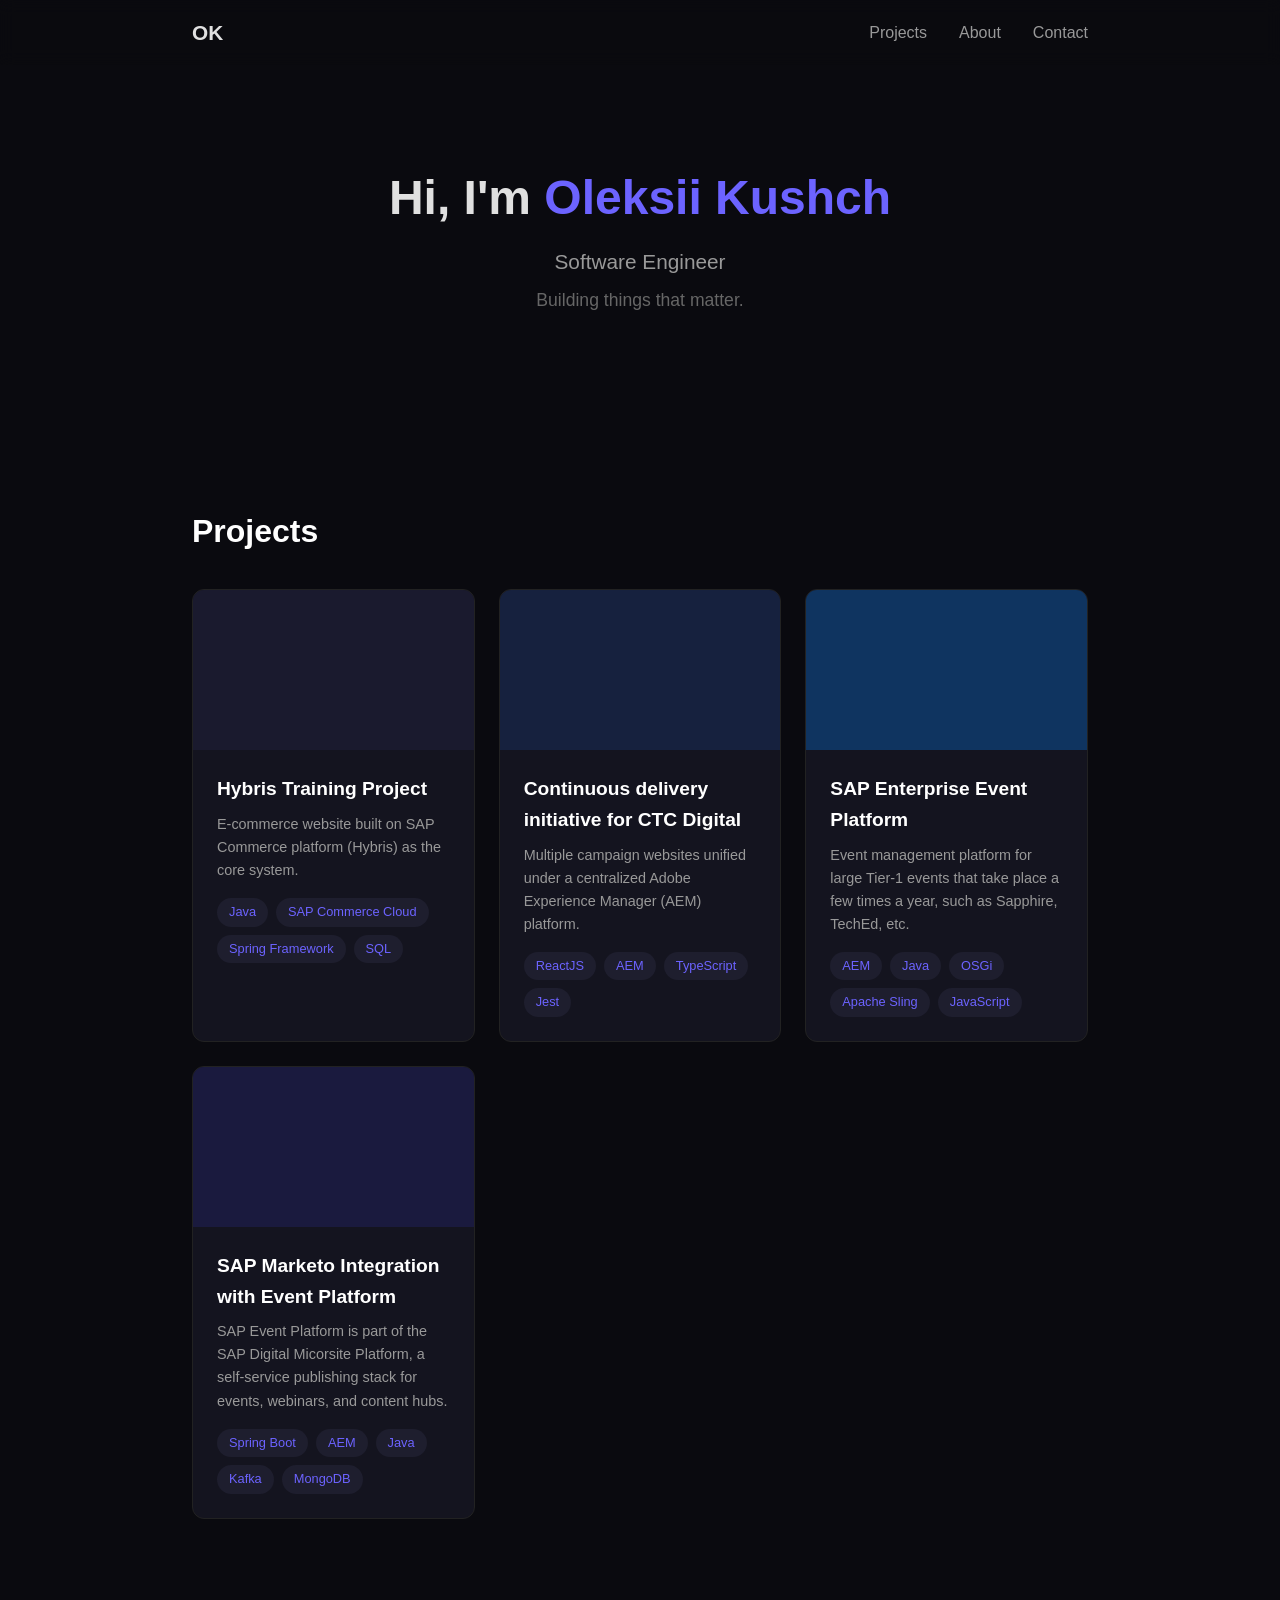
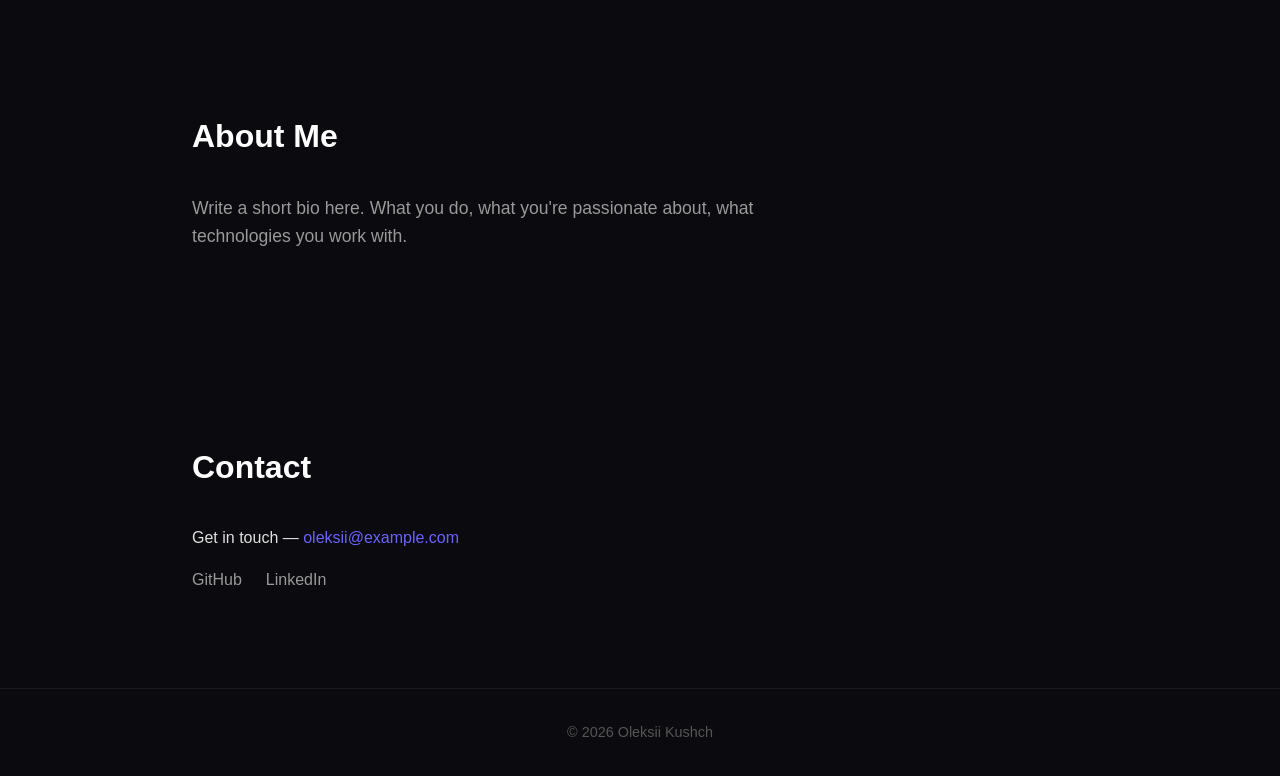
==== index.html @ 1aad7dcc "Add SAP-VEP project page and home card" ====
<!DOCTYPE html>
<html lang="en">
<head>
  <meta charset="UTF-8">
  <meta name="viewport" content="width=device-width, initial-scale=1.0">
  <title>Oleksii Kushch — Portfolio</title>
  <link rel="stylesheet" href="css/style.css">
</head>
<body>
  <header>
    <nav>
      <a href="/" class="logo">OK</a>
      <ul>
        <li><a href="#projects">Projects</a></li>
        <li><a href="#about">About</a></li>
        <li><a href="#contact">Contact</a></li>
      </ul>
    </nav>
  </header>

  <section class="hero">
    <h1>Hi, I'm <span class="accent">Oleksii Kushch</span></h1>
    <p class="subtitle">Software Engineer</p>
    <p class="tagline">Building things that matter.</p>
  </section>

  <section id="projects">
    <h2>Projects</h2>
    <div class="project-grid">
      <a href="projects/EPM-HYTC.html" class="project-card">
        <div class="card-image" style="background: #1a1a2e;"></div>
        <div class="card-body">
          <h3>Hybris Training Project</h3>
          <p>E-commerce website built on SAP Commerce platform (Hybris) as the core system.</p>
          <div class="tags">
            <span>Java</span>
            <span>SAP Commerce Cloud</span>
            <span>Spring Framework</span>
            <span>SQL</span>
          </div>
        </div>
      </a>
      <a href="projects/CTCO-CDFD.html" class="project-card">
        <div class="card-image" style="background: #16213e;"></div>
        <div class="card-body">
          <h3>Continuous delivery initiative for CTC Digital</h3>
          <p>Multiple campaign websites unified under a centralized Adobe Experience Manager (AEM) platform.</p>
          <div class="tags">
            <span>ReactJS</span>
            <span>AEM</span>
            <span>TypeScript</span>
            <span>Jest</span>
          </div>
        </div>
      </a>
      <a href="projects/SAP-T1EV.html" class="project-card">
        <div class="card-image" style="background: #0f3460;"></div>
        <div class="card-body">
          <h3>SAP Enterprise Event Platform</h3>
          <p>Event management platform for large Tier-1 events that take place a few times a year, such as Sapphire, TechEd, etc.</p>
          <div class="tags">
            <span>AEM</span>
            <span>Java</span>
            <span>OSGi</span>
            <span>Apache Sling</span>
            <span>JavaScript</span>
          </div>
        </div>
      </a>
      <a href="projects/SAP-VEP.html" class="project-card">
        <div class="card-image" style="background: #1a1a3e;"></div>
        <div class="card-body">
          <h3>SAP Marketo Integration with Event Platform</h3>
          <p>SAP Event Platform is part of the SAP Digital Micorsite Platform, a self-service publishing stack for events, webinars, and content hubs.</p>
          <div class="tags">
            <span>Spring Boot</span>
            <span>AEM</span>
            <span>Java</span>
            <span>Kafka</span>
            <span>MongoDB</span>
          </div>
        </div>
      </a>
    </div>
  </section>

  <section id="about">
    <h2>About Me</h2>
    <p>Write a short bio here. What you do, what you're passionate about, what technologies you work with.</p>
  </section>

  <section id="contact">
    <h2>Contact</h2>
    <p>Get in touch — <a href="mailto:oleksii@example.com">oleksii@example.com</a></p>
    <div class="social-links">
      <a href="https://github.com/OleksiiKushch">GitHub</a>
      <a href="https://linkedin.com/in/oleksiikushch">LinkedIn</a>
    </div>
  </section>

  <footer>
    <p>&copy; 2026 Oleksii Kushch</p>
  </footer>
</body>
</html>
---- css/style.css ----
* {
  margin: 0;
  padding: 0;
  box-sizing: border-box;
}

body {
  font-family: -apple-system, BlinkMacSystemFont, "Segoe UI", Roboto, sans-serif;
  line-height: 1.6;
  color: #e0e0e0;
  background: #0a0a0f;
}

a { color: #6c63ff; text-decoration: none; }
a:hover { text-decoration: underline; }

header {
  position: fixed;
  top: 0;
  width: 100%;
  background: rgba(10, 10, 15, 0.9);
  backdrop-filter: blur(8px);
  z-index: 100;
}

nav {
  max-width: 960px;
  margin: 0 auto;
  padding: 1rem 2rem;
  display: flex;
  justify-content: space-between;
  align-items: center;
}

.logo {
  font-weight: 700;
  font-size: 1.3rem;
  color: #e0e0e0;
}

nav ul {
  list-style: none;
  display: flex;
  gap: 2rem;
}

nav a { color: #999; }
nav a:hover { color: #fff; text-decoration: none; }

section {
  max-width: 960px;
  margin: 0 auto;
  padding: 6rem 2rem;
}

.hero {
  padding-top: 10rem;
  text-align: center;
}

.hero h1 {
  font-size: 3rem;
  margin-bottom: 0.5rem;
}

.accent { color: #6c63ff; }

.subtitle {
  font-size: 1.3rem;
  color: #999;
  margin-bottom: 0.5rem;
}

.tagline {
  font-size: 1.1rem;
  color: #666;
}

h2 {
  font-size: 2rem;
  margin-bottom: 2rem;
  color: #fff;
}

.project-grid {
  display: grid;
  grid-template-columns: repeat(auto-fill, minmax(280px, 1fr));
  gap: 1.5rem;
}

.project-card {
  background: #14141f;
  border-radius: 12px;
  overflow: hidden;
  border: 1px solid #222;
  color: #e0e0e0;
  transition: transform 0.2s, border-color 0.2s;
}

.project-card:hover {
  transform: translateY(-4px);
  border-color: #6c63ff;
  text-decoration: none;
}

.card-image {
  height: 160px;
}

.card-body {
  padding: 1.5rem;
}

.card-body h3 {
  font-size: 1.2rem;
  margin-bottom: 0.5rem;
  color: #fff;
}

.card-body p {
  color: #999;
  font-size: 0.9rem;
  margin-bottom: 1rem;
}

.tags {
  display: flex;
  flex-wrap: wrap;
  gap: 0.5rem;
}

.tags span {
  background: #1e1e2e;
  color: #6c63ff;
  padding: 0.25rem 0.75rem;
  border-radius: 20px;
  font-size: 0.8rem;
}

#about p {
  color: #999;
  font-size: 1.1rem;
  max-width: 650px;
}

#contact p {
  margin-bottom: 1rem;
}

.social-links {
  display: flex;
  gap: 1.5rem;
}

.social-links a {
  color: #999;
}

.social-links a:hover {
  color: #6c63ff;
}

footer {
  text-align: center;
  padding: 2rem;
  color: #555;
  font-size: 0.9rem;
  border-top: 1px solid #1a1a1a;
}

/* Project detail page */
.project-detail h1 {
  font-size: 2.5rem;
  margin-bottom: 1rem;
  color: #fff;
}

.back-link {
  display: inline-block;
  margin-bottom: 2rem;
  color: #999;
}

.project-content h2 {
  font-size: 1.5rem;
  margin-top: 2rem;
  margin-bottom: 1rem;
}

.project-content p,
.project-content li {
  color: #999;
}

.project-content ul {
  padding-left: 1.5rem;
}

.project-content li {
  margin-bottom: 0.5rem;
}

.project-links {
  margin-top: 3rem;
  display: flex;
  gap: 1rem;
}

.btn {
  display: inline-block;
  padding: 0.75rem 1.5rem;
  background: #6c63ff;
  color: #fff;
  border-radius: 8px;
  font-weight: 500;
}

.btn:hover {
  background: #5a52e0;
  text-decoration: none;
}

.btn-outline {
  background: transparent;
  border: 1px solid #6c63ff;
  color: #6c63ff;
}

.btn-outline:hover {
  background: #6c63ff;
  color: #fff;
}

.project-meta {
  margin-bottom: 2rem;
}
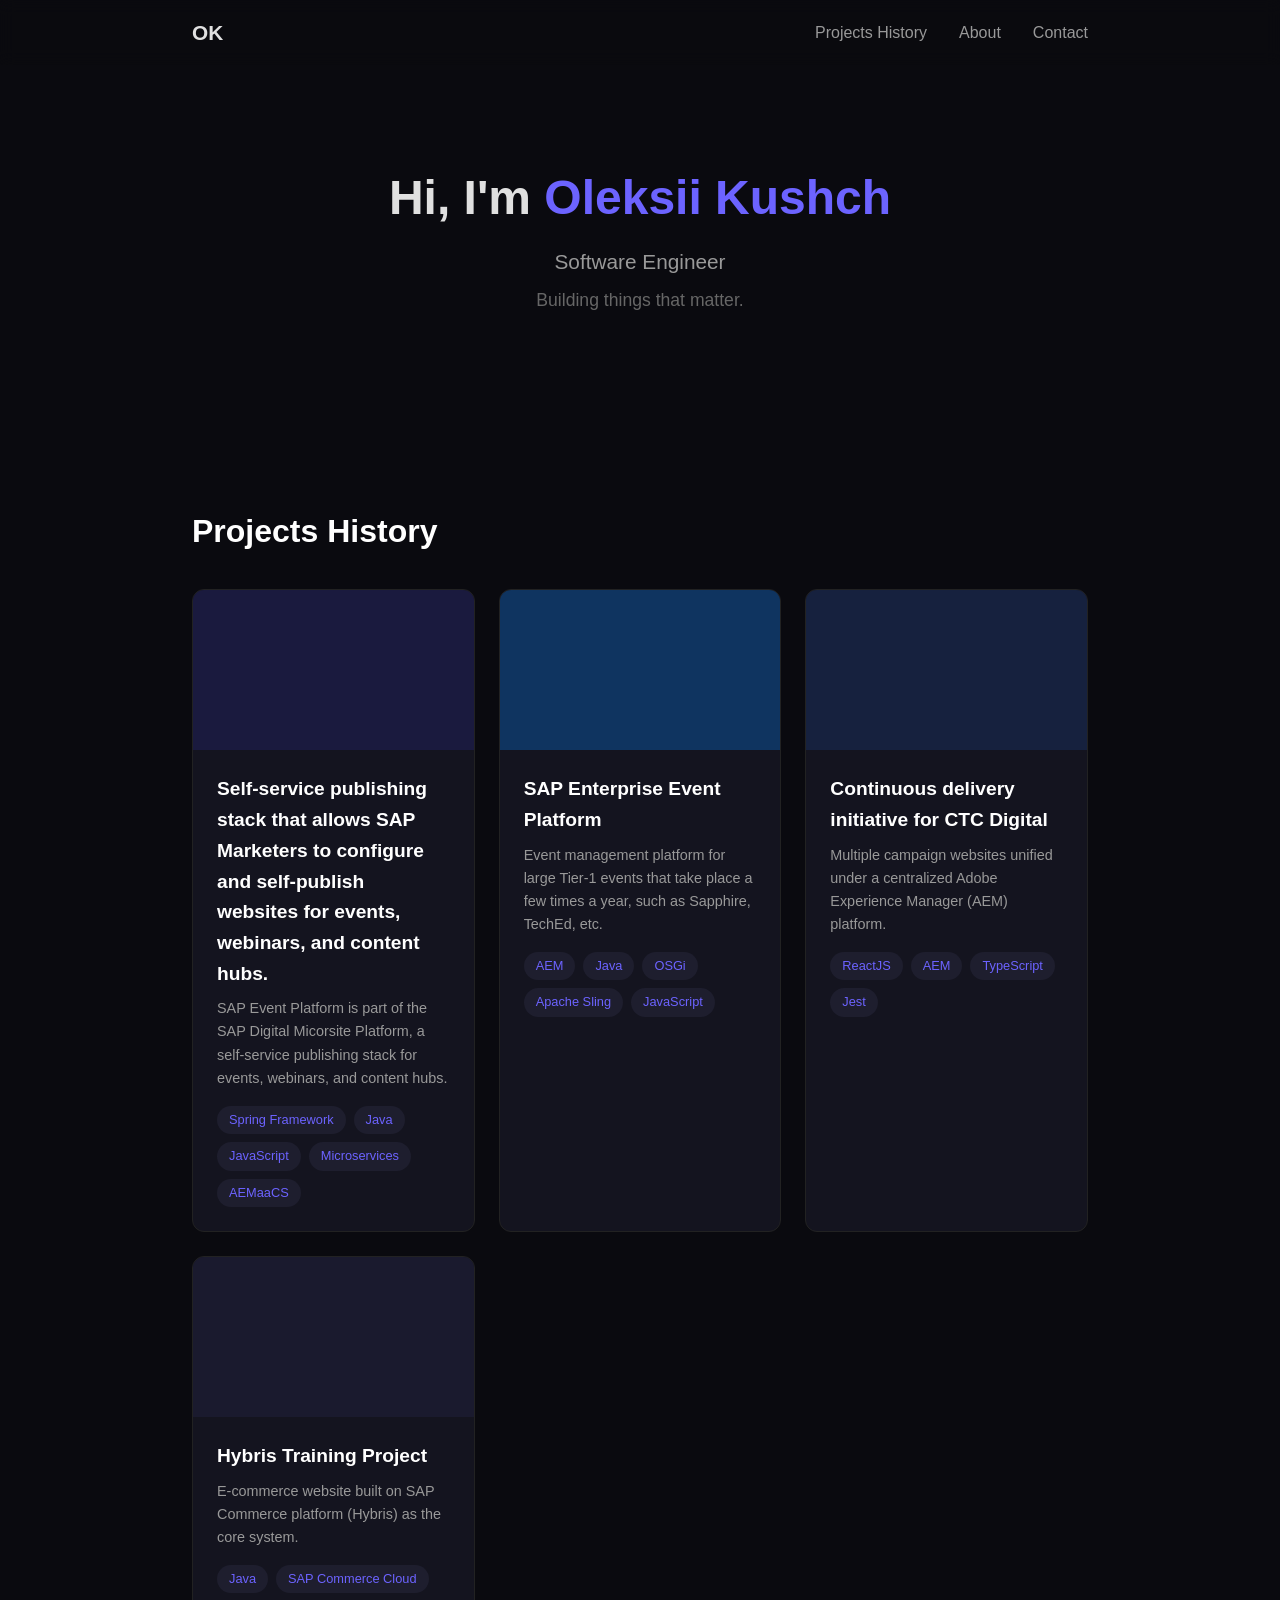
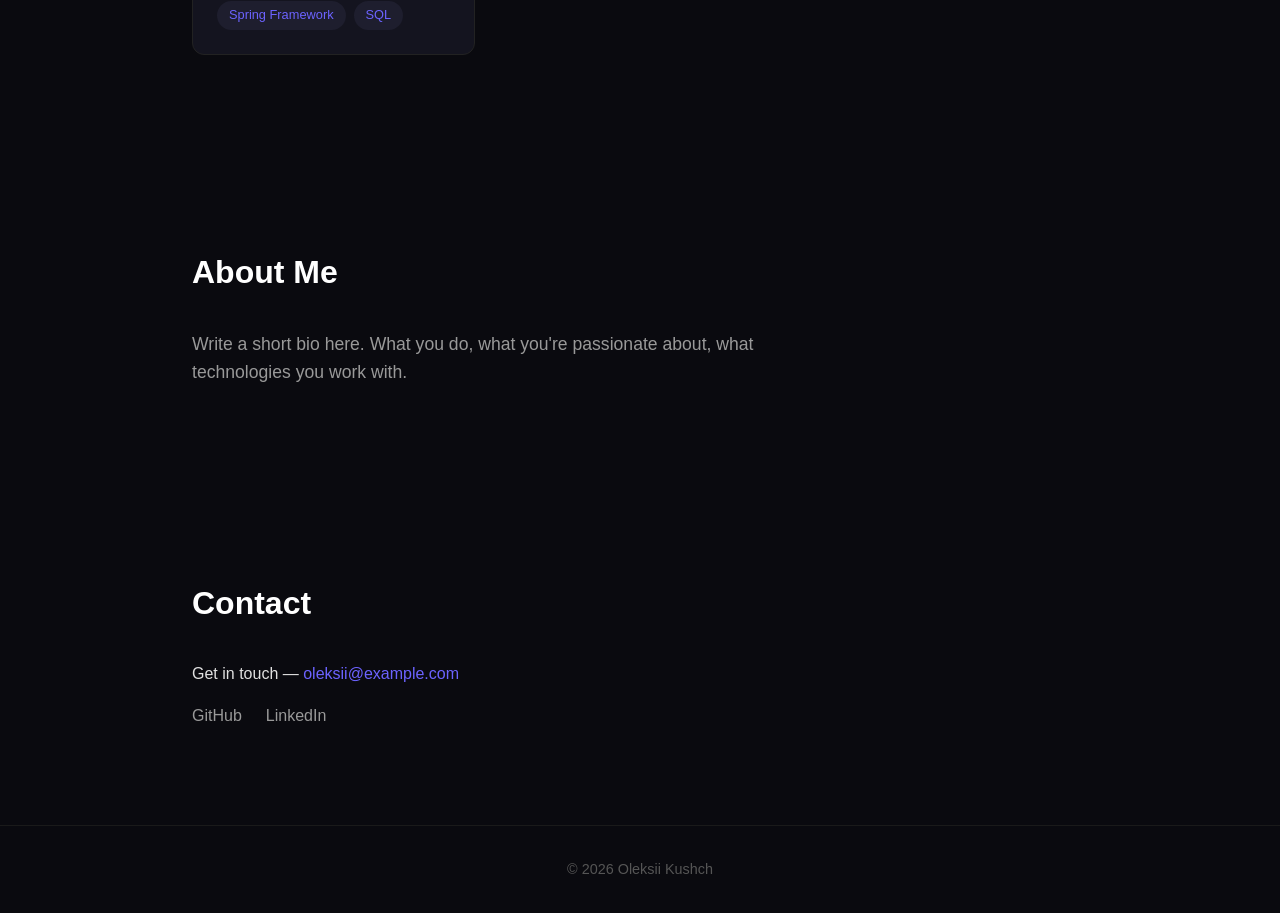
==== commit 52eca885: "Reorder projects, rename to Projects History, update SAP-VEP card, fix LinkedIn link" ====
--- a/index.html
+++ b/index.html
@@ -11,7 +11,7 @@
     <nav>
       <a href="/" class="logo">OK</a>
       <ul>
-        <li><a href="#projects">Projects</a></li>
+        <li><a href="#projects">Projects History</a></li>
         <li><a href="#about">About</a></li>
         <li><a href="#contact">Contact</a></li>
       </ul>
@@ -25,31 +25,19 @@
   </section>
 
   <section id="projects">
-    <h2>Projects</h2>
+    <h2>Projects History</h2>
     <div class="project-grid">
-      <a href="projects/EPM-HYTC.html" class="project-card">
-        <div class="card-image" style="background: #1a1a2e;"></div>
+      <a href="projects/SAP-VEP.html" class="project-card">
+        <div class="card-image" style="background: #1a1a3e;"></div>
         <div class="card-body">
-          <h3>Hybris Training Project</h3>
-          <p>E-commerce website built on SAP Commerce platform (Hybris) as the core system.</p>
+          <h3>Self-service publishing stack that allows SAP Marketers to configure and self-publish websites for events, webinars, and content hubs.</h3>
+          <p>SAP Event Platform is part of the SAP Digital Micorsite Platform, a self-service publishing stack for events, webinars, and content hubs.</p>
           <div class="tags">
+            <span>Spring Framework</span>
             <span>Java</span>
-            <span>SAP Commerce Cloud</span>
-            <span>Spring Framework</span>
-            <span>SQL</span>
-          </div>
-        </div>
-      </a>
-      <a href="projects/CTCO-CDFD.html" class="project-card">
-        <div class="card-image" style="background: #16213e;"></div>
-        <div class="card-body">
-          <h3>Continuous delivery initiative for CTC Digital</h3>
-          <p>Multiple campaign websites unified under a centralized Adobe Experience Manager (AEM) platform.</p>
-          <div class="tags">
-            <span>ReactJS</span>
-            <span>AEM</span>
-            <span>TypeScript</span>
-            <span>Jest</span>
+            <span>JavaScript</span>
+            <span>Microservices</span>
+            <span>AEMaaCS</span>
           </div>
         </div>
       </a>
@@ -67,17 +55,29 @@
           </div>
         </div>
       </a>
-      <a href="projects/SAP-VEP.html" class="project-card">
-        <div class="card-image" style="background: #1a1a3e;"></div>
+      <a href="projects/CTCO-CDFD.html" class="project-card">
+        <div class="card-image" style="background: #16213e;"></div>
         <div class="card-body">
-          <h3>SAP Marketo Integration with Event Platform</h3>
-          <p>SAP Event Platform is part of the SAP Digital Micorsite Platform, a self-service publishing stack for events, webinars, and content hubs.</p>
+          <h3>Continuous delivery initiative for CTC Digital</h3>
+          <p>Multiple campaign websites unified under a centralized Adobe Experience Manager (AEM) platform.</p>
           <div class="tags">
-            <span>Spring Boot</span>
+            <span>ReactJS</span>
             <span>AEM</span>
+            <span>TypeScript</span>
+            <span>Jest</span>
+          </div>
+        </div>
+      </a>
+      <a href="projects/EPM-HYTC.html" class="project-card">
+        <div class="card-image" style="background: #1a1a2e;"></div>
+        <div class="card-body">
+          <h3>Hybris Training Project</h3>
+          <p>E-commerce website built on SAP Commerce platform (Hybris) as the core system.</p>
+          <div class="tags">
             <span>Java</span>
-            <span>Kafka</span>
-            <span>MongoDB</span>
+            <span>SAP Commerce Cloud</span>
+            <span>Spring Framework</span>
+            <span>SQL</span>
           </div>
         </div>
       </a>
@@ -94,7 +94,7 @@
     <p>Get in touch — <a href="mailto:oleksii@example.com">oleksii@example.com</a></p>
     <div class="social-links">
       <a href="https://github.com/OleksiiKushch">GitHub</a>
-      <a href="https://linkedin.com/in/oleksiikushch">LinkedIn</a>
+      <a href="https://www.linkedin.com/in/oleksii-kushch-2a9b541b9/">LinkedIn</a>
     </div>
   </section>
 
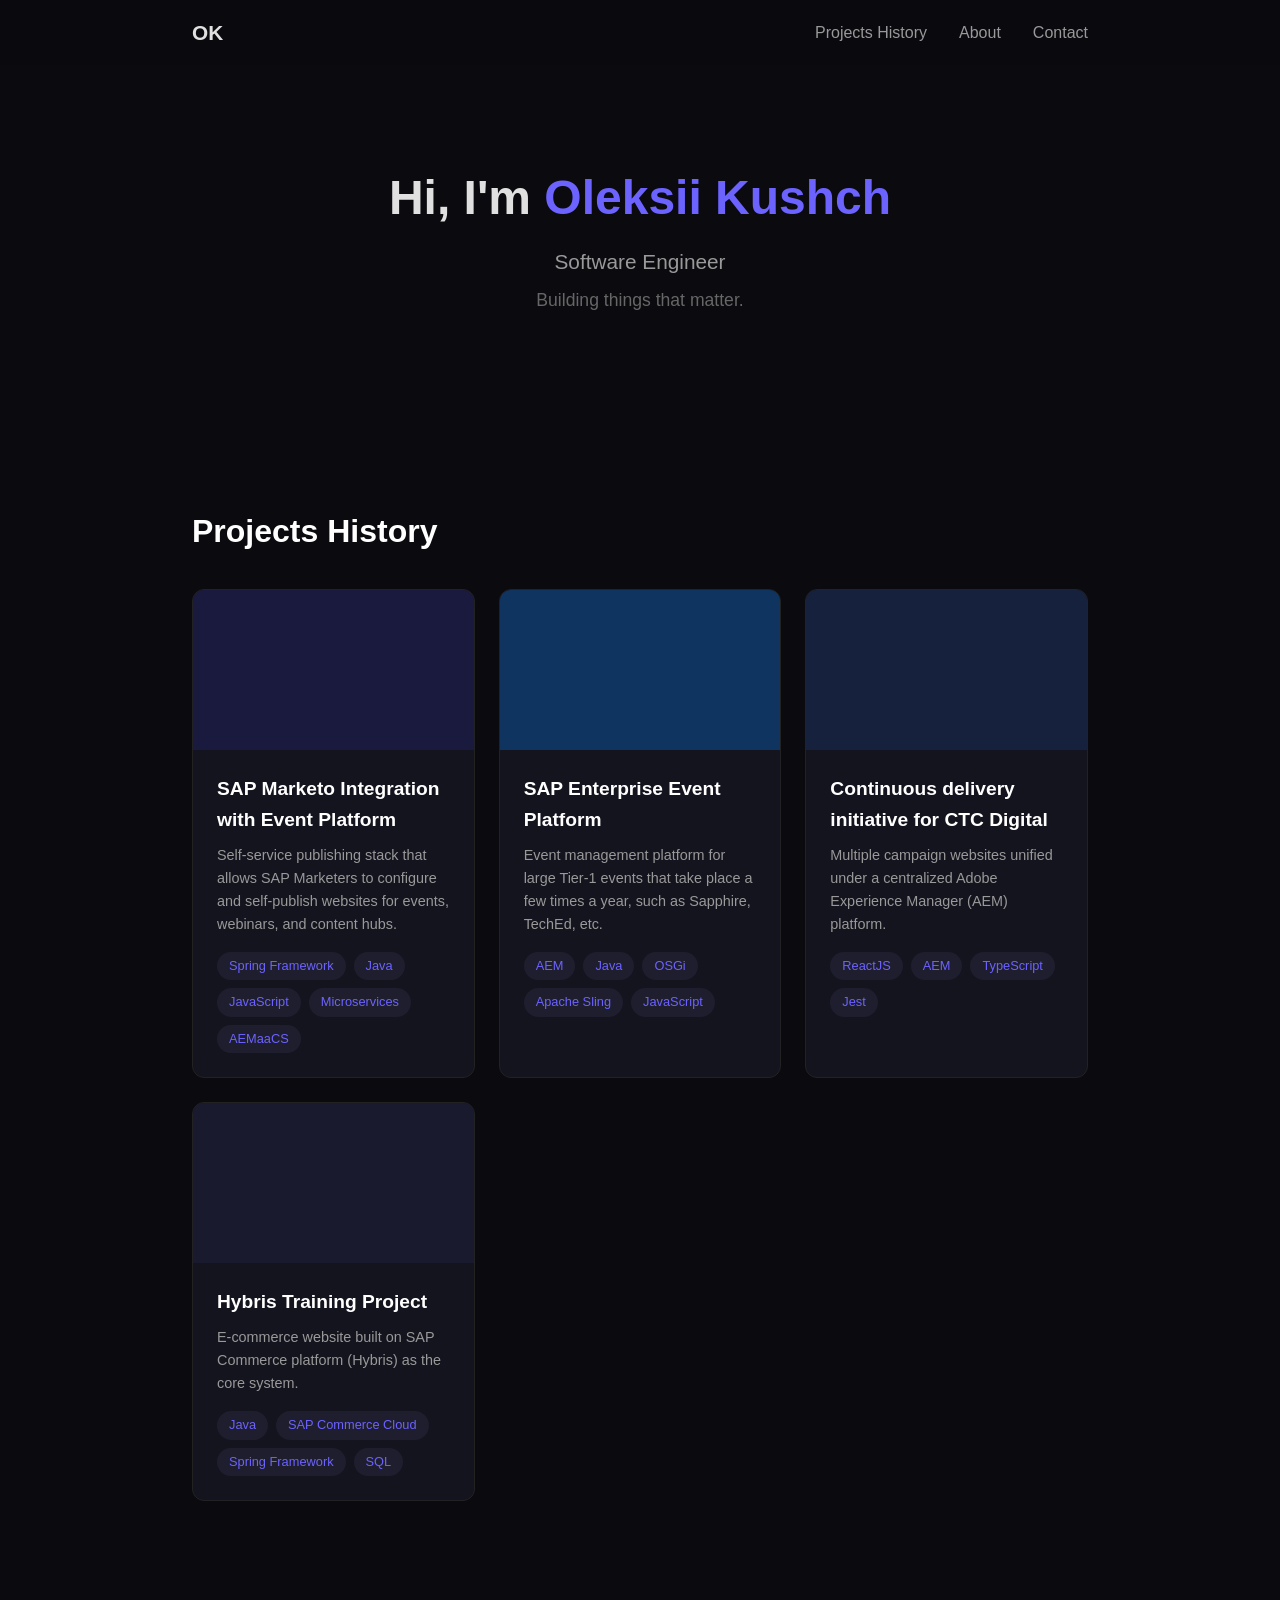
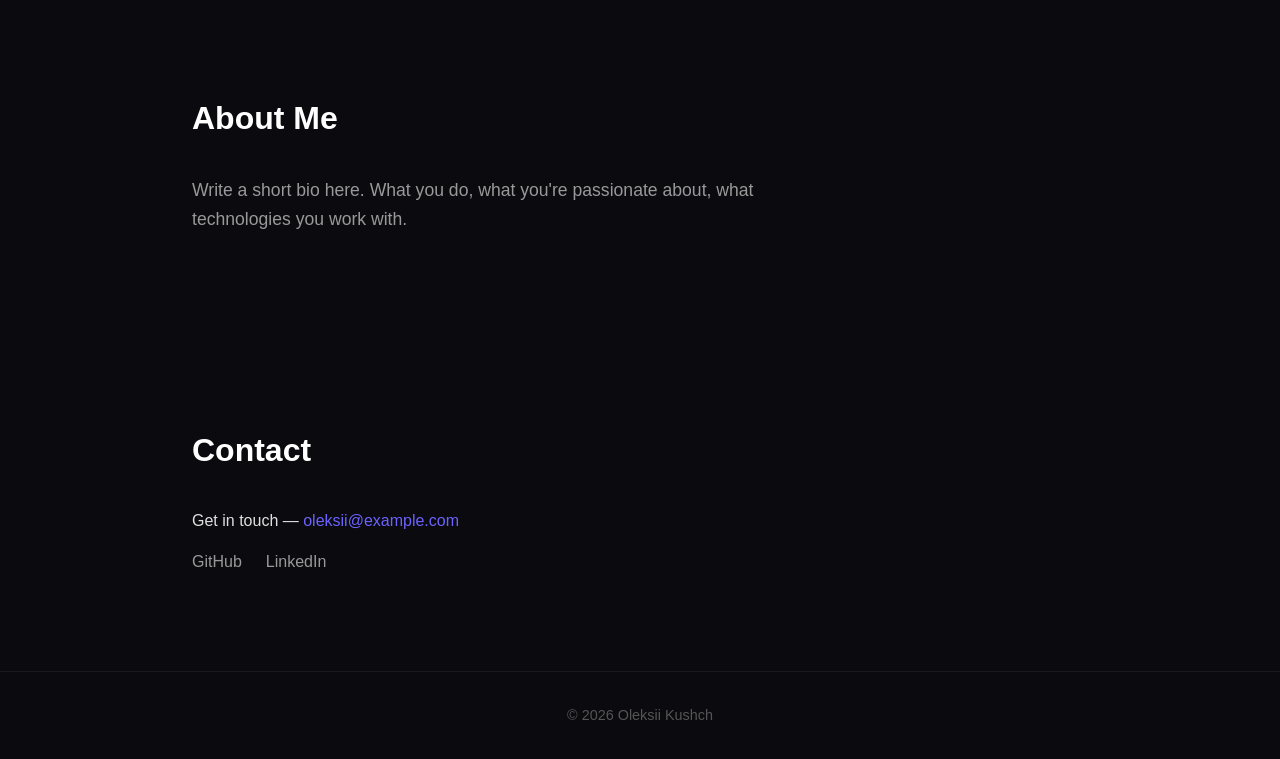
==== commit 1904feb9: "Fix SAP-VEP card title and description swap" ====
--- a/index.html
+++ b/index.html
@@ -30,8 +30,8 @@
       <a href="projects/SAP-VEP.html" class="project-card">
         <div class="card-image" style="background: #1a1a3e;"></div>
         <div class="card-body">
-          <h3>Self-service publishing stack that allows SAP Marketers to configure and self-publish websites for events, webinars, and content hubs.</h3>
-          <p>SAP Event Platform is part of the SAP Digital Micorsite Platform, a self-service publishing stack for events, webinars, and content hubs.</p>
+          <h3>SAP Marketo Integration with Event Platform</h3>
+          <p>Self-service publishing stack that allows SAP Marketers to configure and self-publish websites for events, webinars, and content hubs.</p>
           <div class="tags">
             <span>Spring Framework</span>
             <span>Java</span>
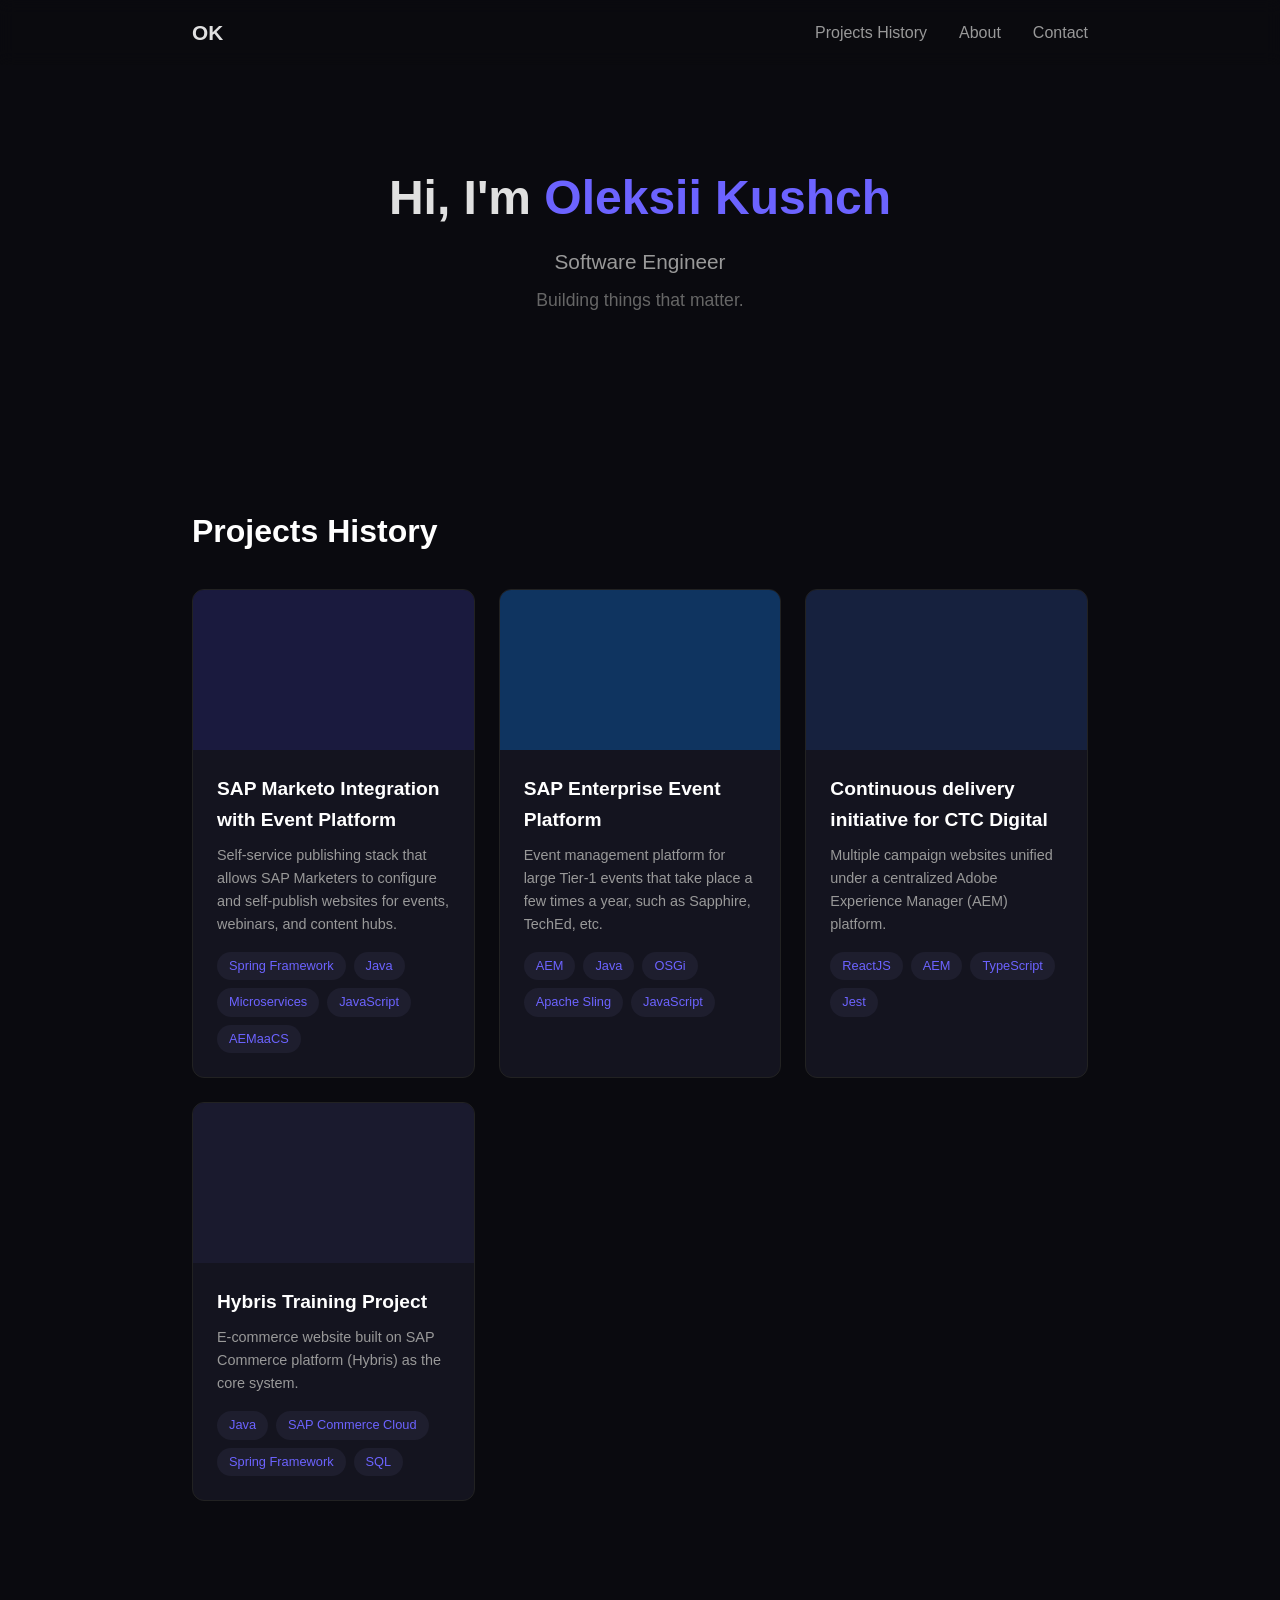
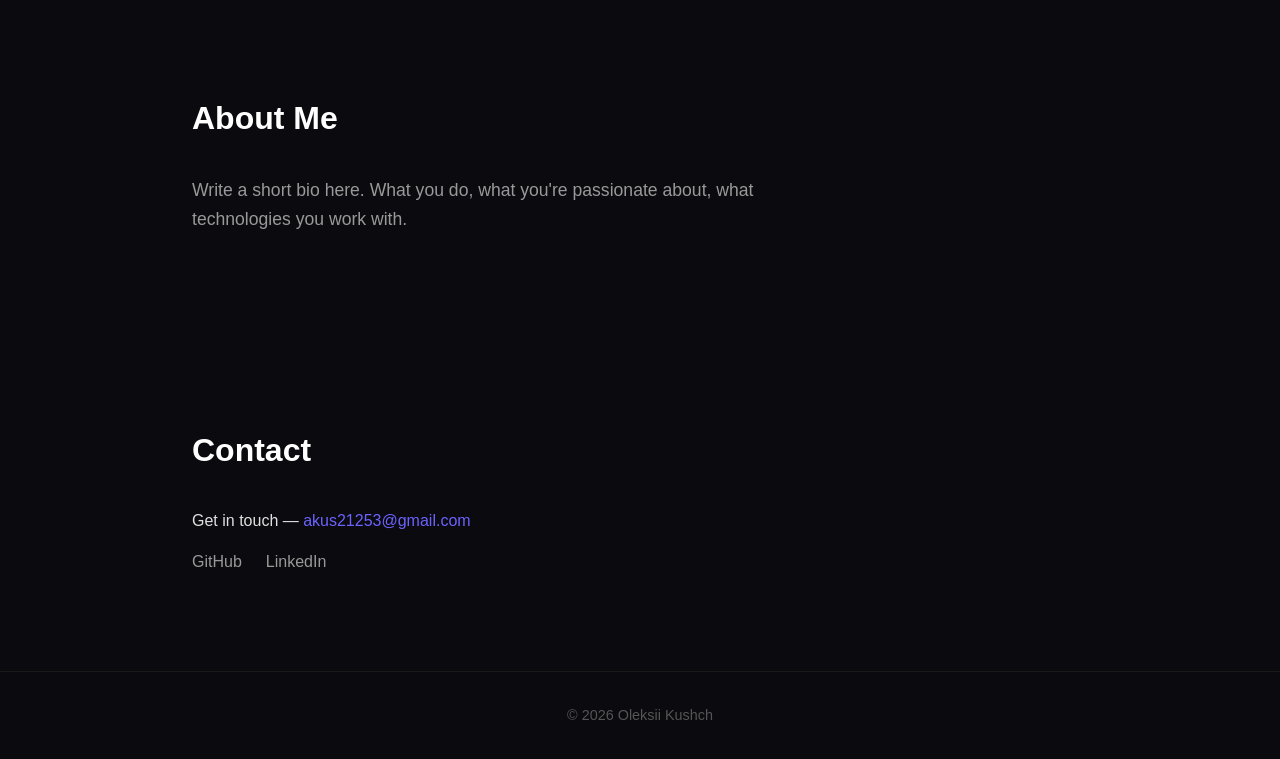
==== commit 9b514eb7: "Swap skills on SAP-VEP card, fix contact email" ====
--- a/index.html
+++ b/index.html
@@ -35,8 +35,8 @@
           <div class="tags">
             <span>Spring Framework</span>
             <span>Java</span>
+            <span>Microservices</span>
             <span>JavaScript</span>
-            <span>Microservices</span>
             <span>AEMaaCS</span>
           </div>
         </div>
@@ -91,7 +91,7 @@
 
   <section id="contact">
     <h2>Contact</h2>
-    <p>Get in touch — <a href="mailto:oleksii@example.com">oleksii@example.com</a></p>
+    <p>Get in touch — <a href="mailto:akus21253@gmail.com">akus21253@gmail.com</a></p>
     <div class="social-links">
       <a href="https://github.com/OleksiiKushch">GitHub</a>
       <a href="https://www.linkedin.com/in/oleksii-kushch-2a9b541b9/">LinkedIn</a>
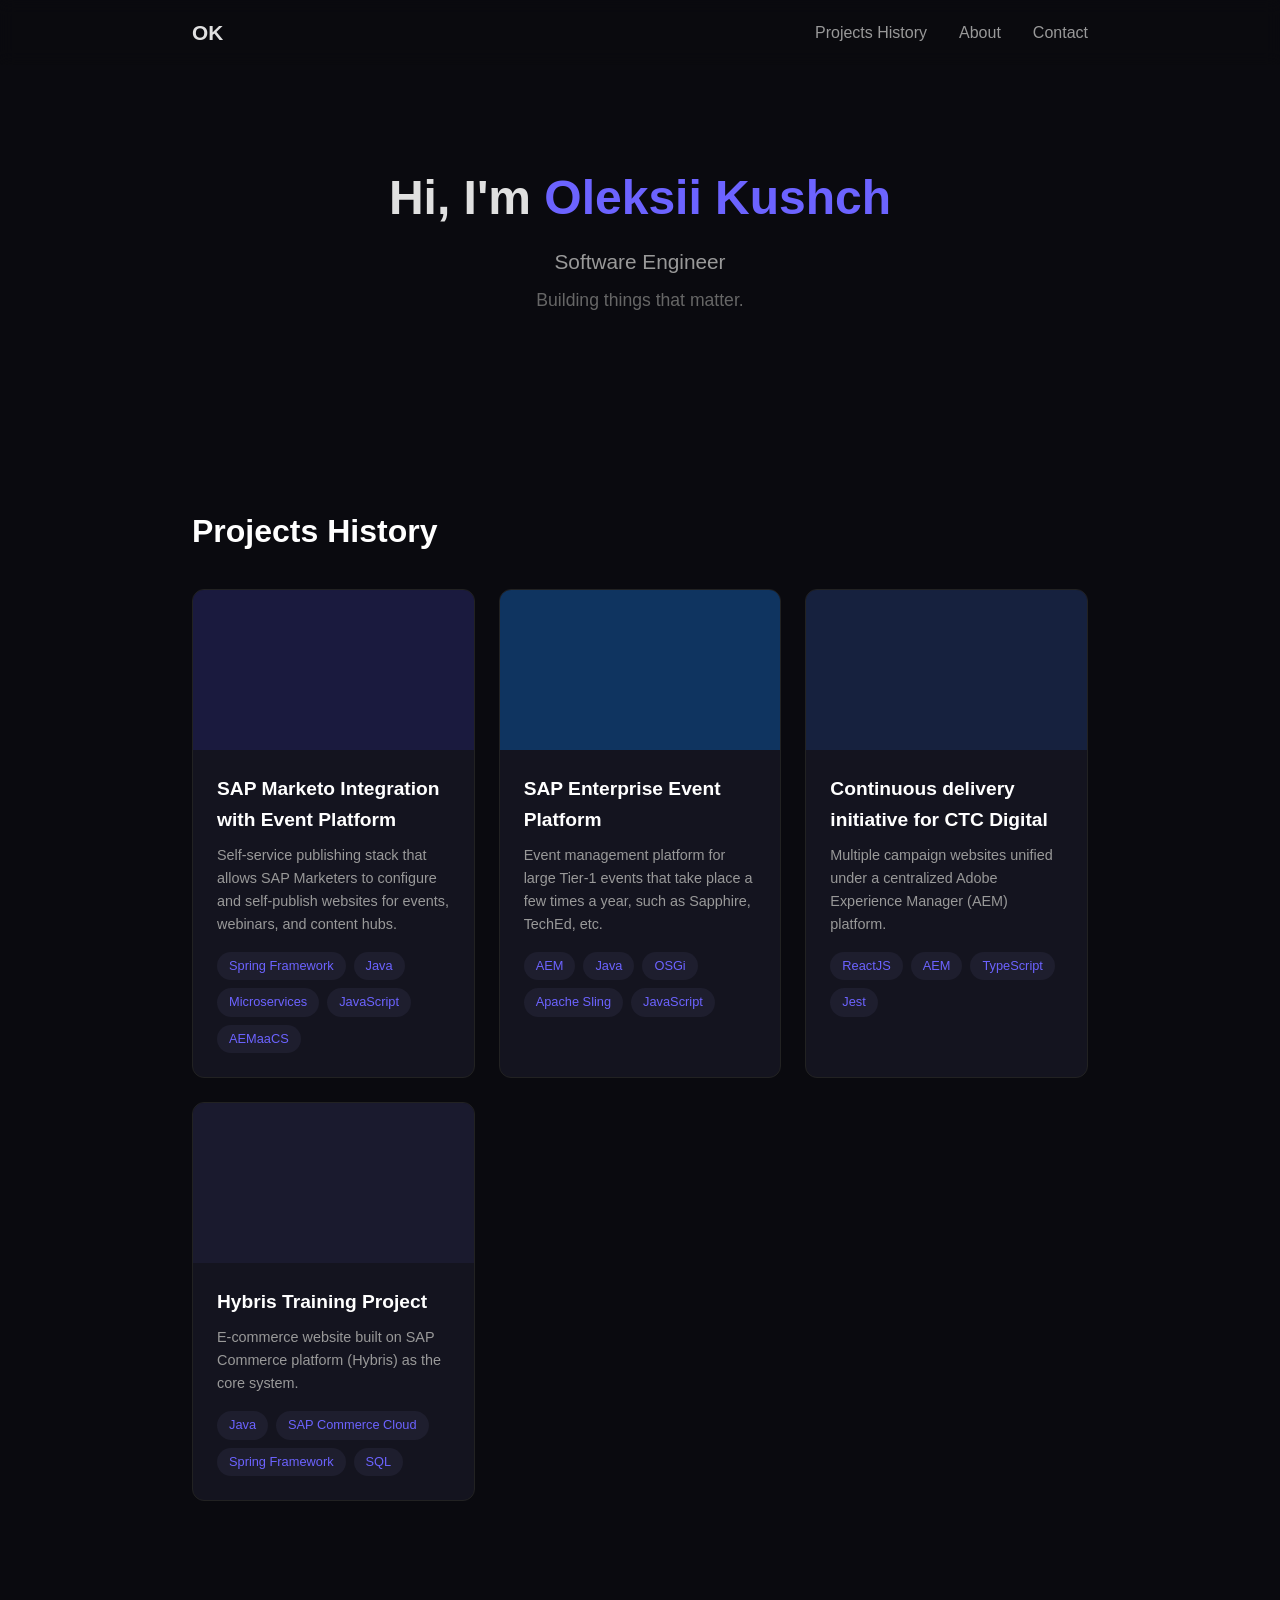
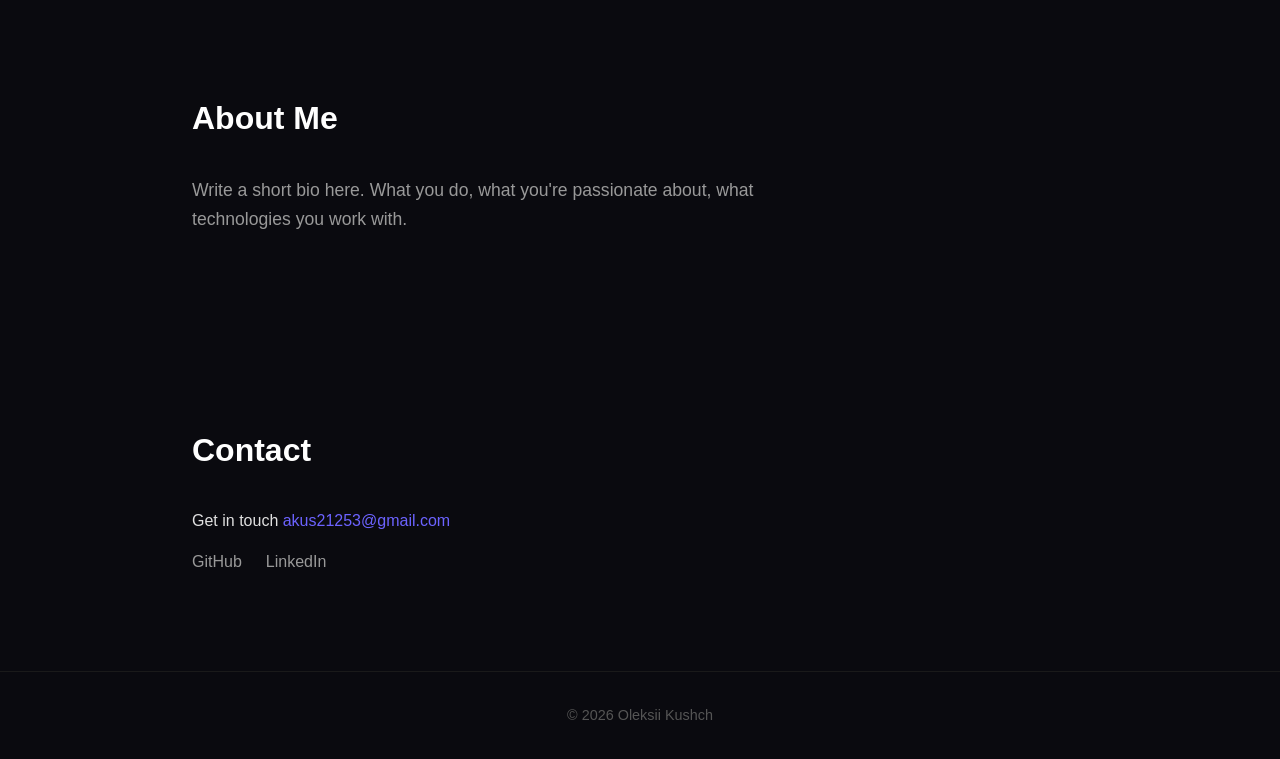
==== commit 41887ffe: "Remove long dash from contact line" ====
--- a/index.html
+++ b/index.html
@@ -91,7 +91,7 @@
 
   <section id="contact">
     <h2>Contact</h2>
-    <p>Get in touch — <a href="mailto:akus21253@gmail.com">akus21253@gmail.com</a></p>
+    <p>Get in touch <a href="mailto:akus21253@gmail.com">akus21253@gmail.com</a></p>
     <div class="social-links">
       <a href="https://github.com/OleksiiKushch">GitHub</a>
       <a href="https://www.linkedin.com/in/oleksii-kushch-2a9b541b9/">LinkedIn</a>
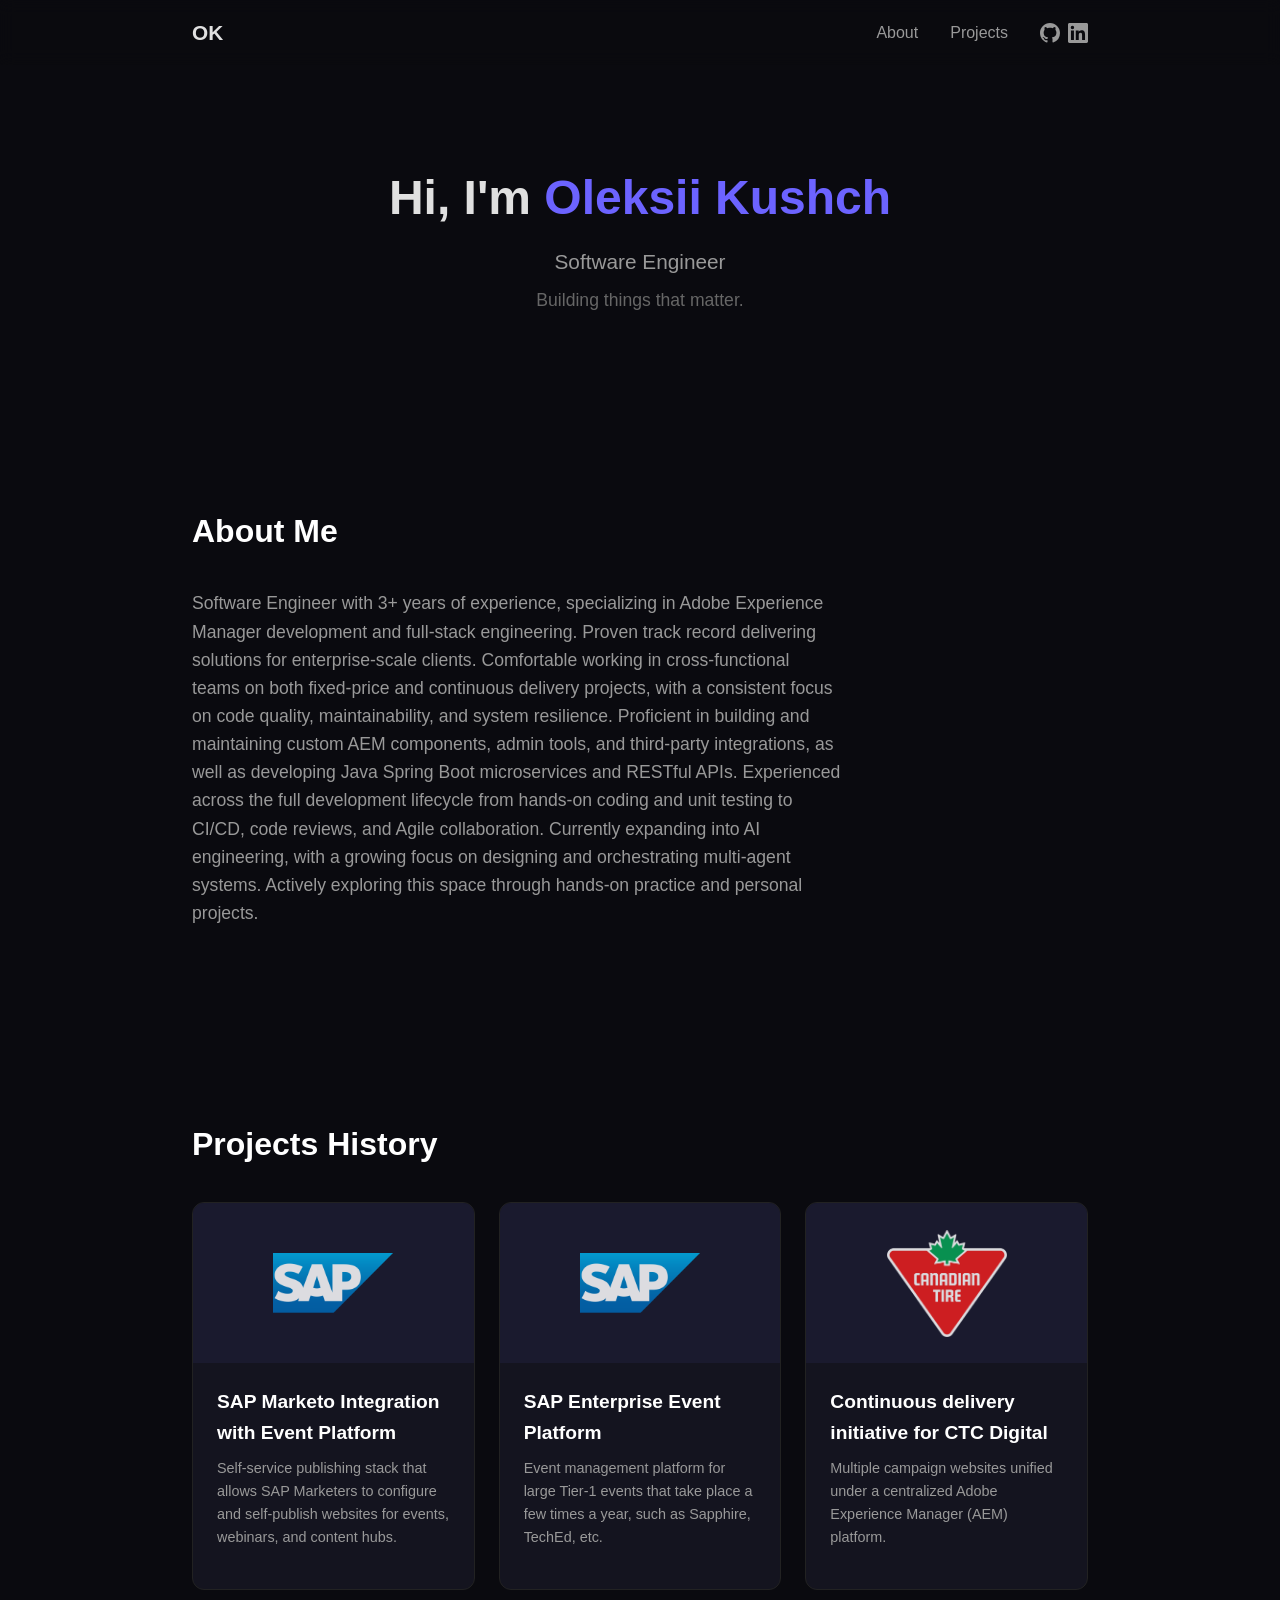
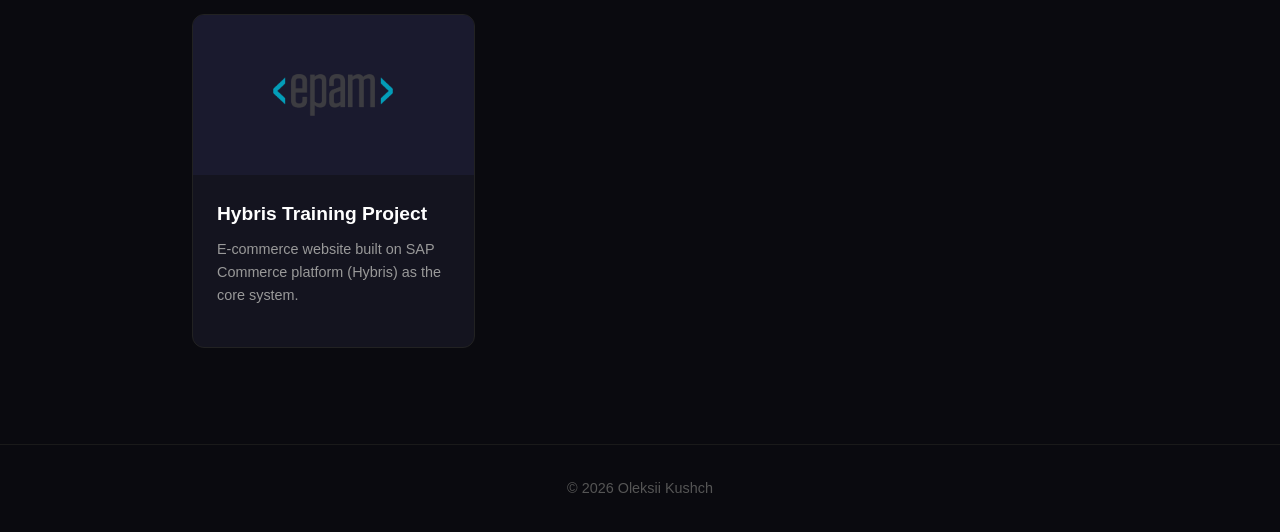
==== commit 22068963: "My update." ====
--- a/index.html
+++ b/index.html
@@ -1,105 +1,127 @@
-<!DOCTYPE html>
+<!doctype html>
 <html lang="en">
-<head>
-  <meta charset="UTF-8">
-  <meta name="viewport" content="width=device-width, initial-scale=1.0">
-  <title>Oleksii Kushch — Portfolio</title>
-  <link rel="stylesheet" href="css/style.css">
-</head>
-<body>
-  <header>
-    <nav>
-      <a href="/" class="logo">OK</a>
-      <ul>
-        <li><a href="#projects">Projects History</a></li>
-        <li><a href="#about">About</a></li>
-        <li><a href="#contact">Contact</a></li>
-      </ul>
-    </nav>
-  </header>
+    <head>
+        <meta charset="UTF-8" />
+        <meta name="viewport" content="width=device-width, initial-scale=1.0" />
+        <title>Oleksii Kushch - Portfolio</title>
+        <link rel="stylesheet" href="css/style.css" />
+    </head>
+    <body>
+        <header>
+            <nav>
+                <a href="/" class="logo">OK</a>
+                <ul>
+                    <li><a href="#about">About</a></li>
+                    <li><a href="#projects">Projects</a></li>
+                    <li class="nav-icons">
+                        <a
+                            href="https://github.com/OleksiiKushch"
+                            target="_blank"
+                            rel="noopener"
+                            aria-label="GitHub"
+                        >
+                            <svg width="20" height="20" viewBox="0 0 24 24" fill="currentColor">
+                                <path
+                                    d="M12 0C5.37 0 0 5.37 0 12c0 5.31 3.435 9.795 8.205 11.385.6.105.825-.255.825-.57 0-.285-.015-1.23-.015-2.235-3.015.555-3.795-.735-4.035-1.41-.135-.345-.72-1.41-1.23-1.695-.42-.225-1.02-.78-.015-.795.945-.015 1.62.87 1.845 1.23 1.08 1.815 2.805 1.305 3.495.99.105-.78.42-1.305.765-1.605-2.67-.3-5.46-1.335-5.46-5.925 0-1.305.465-2.385 1.23-3.225-.12-.3-.54-1.53.12-3.18 0 0 1.005-.315 3.3 1.23.96-.27 1.98-.405 3-.405s2.04.135 3 .405c2.295-1.56 3.3-1.23 3.3-1.23.66 1.65.24 2.88.12 3.18.765.84 1.23 1.905 1.23 3.225 0 4.605-2.805 5.625-5.475 5.925.435.375.81 1.095.81 2.22 0 1.605-.015 2.895-.015 3.3 0 .315.225.69.825.57A12.02 12.02 0 0024 12c0-6.63-5.37-12-12-12z"
+                                />
+                            </svg>
+                        </a>
+                        <a
+                            href="https://www.linkedin.com/in/oleksii-kushch-2a9b541b9/"
+                            target="_blank"
+                            rel="noopener"
+                            aria-label="LinkedIn"
+                        >
+                            <svg width="20" height="20" viewBox="0 0 24 24" fill="currentColor">
+                                <path
+                                    d="M20.447 20.452h-3.554v-5.569c0-1.328-.027-3.037-1.852-3.037-1.853 0-2.136 1.445-2.136 2.939v5.667H9.351V9h3.414v1.561h.046c.477-.9 1.637-1.85 3.37-1.85 3.601 0 4.267 2.37 4.267 5.455v6.286zM5.337 7.433a2.062 2.062 0 01-2.063-2.065 2.064 2.064 0 112.063 2.065zm1.782 13.019H3.555V9h3.564v11.452zM22.225 0H1.771C.792 0 0 .774 0 1.729v20.542C0 23.227.792 24 1.771 24h20.451C23.2 24 24 23.227 24 22.271V1.729C24 .774 23.2 0 22.222 0h.003z"
+                                />
+                            </svg>
+                        </a>
+                    </li>
+                </ul>
+            </nav>
+        </header>
 
-  <section class="hero">
-    <h1>Hi, I'm <span class="accent">Oleksii Kushch</span></h1>
-    <p class="subtitle">Software Engineer</p>
-    <p class="tagline">Building things that matter.</p>
-  </section>
+        <section class="hero">
+            <h1>Hi, I'm <span class="accent">Oleksii Kushch</span></h1>
+            <p class="subtitle">Software Engineer</p>
+            <p class="tagline">Building things that matter.</p>
+        </section>
 
-  <section id="projects">
-    <h2>Projects History</h2>
-    <div class="project-grid">
-      <a href="projects/SAP-VEP.html" class="project-card">
-        <div class="card-image" style="background: #1a1a3e;"></div>
-        <div class="card-body">
-          <h3>SAP Marketo Integration with Event Platform</h3>
-          <p>Self-service publishing stack that allows SAP Marketers to configure and self-publish websites for events, webinars, and content hubs.</p>
-          <div class="tags">
-            <span>Spring Framework</span>
-            <span>Java</span>
-            <span>Microservices</span>
-            <span>JavaScript</span>
-            <span>AEMaaCS</span>
-          </div>
-        </div>
-      </a>
-      <a href="projects/SAP-T1EV.html" class="project-card">
-        <div class="card-image" style="background: #0f3460;"></div>
-        <div class="card-body">
-          <h3>SAP Enterprise Event Platform</h3>
-          <p>Event management platform for large Tier-1 events that take place a few times a year, such as Sapphire, TechEd, etc.</p>
-          <div class="tags">
-            <span>AEM</span>
-            <span>Java</span>
-            <span>OSGi</span>
-            <span>Apache Sling</span>
-            <span>JavaScript</span>
-          </div>
-        </div>
-      </a>
-      <a href="projects/CTCO-CDFD.html" class="project-card">
-        <div class="card-image" style="background: #16213e;"></div>
-        <div class="card-body">
-          <h3>Continuous delivery initiative for CTC Digital</h3>
-          <p>Multiple campaign websites unified under a centralized Adobe Experience Manager (AEM) platform.</p>
-          <div class="tags">
-            <span>ReactJS</span>
-            <span>AEM</span>
-            <span>TypeScript</span>
-            <span>Jest</span>
-          </div>
-        </div>
-      </a>
-      <a href="projects/EPM-HYTC.html" class="project-card">
-        <div class="card-image" style="background: #1a1a2e;"></div>
-        <div class="card-body">
-          <h3>Hybris Training Project</h3>
-          <p>E-commerce website built on SAP Commerce platform (Hybris) as the core system.</p>
-          <div class="tags">
-            <span>Java</span>
-            <span>SAP Commerce Cloud</span>
-            <span>Spring Framework</span>
-            <span>SQL</span>
-          </div>
-        </div>
-      </a>
-    </div>
-  </section>
+        <section id="about">
+            <h2>About Me</h2>
+            <p>
+                Software Engineer with 3+ years of experience, specializing in Adobe Experience Manager
+                development and full-stack engineering. Proven track record delivering solutions for
+                enterprise-scale clients. Comfortable working in cross-functional teams on both fixed-price
+                and continuous delivery projects, with a consistent focus on code quality, maintainability,
+                and system resilience. Proficient in building and maintaining custom AEM components, admin
+                tools, and third-party integrations, as well as developing Java Spring Boot microservices and
+                RESTful APIs. Experienced across the full development lifecycle from hands-on coding and unit
+                testing to CI/CD, code reviews, and Agile collaboration. Currently expanding into AI
+                engineering, with a growing focus on designing and orchestrating multi-agent systems. Actively
+                exploring this space through hands-on practice and personal projects.
+            </p>
+        </section>
 
-  <section id="about">
-    <h2>About Me</h2>
-    <p>Write a short bio here. What you do, what you're passionate about, what technologies you work with.</p>
-  </section>
+        <section id="projects">
+            <h2>Projects History</h2>
+            <div class="project-grid">
+                <a href="projects/SAP-VEP.html" class="project-card">
+                    <div class="card-image">
+                        <img src="images/sap.png" alt="SAP" class="brand-icon" />
+                    </div>
+                    <div class="card-body">
+                        <h3>SAP Marketo Integration with Event Platform</h3>
+                        <p>
+                            Self-service publishing stack that allows SAP Marketers to configure and
+                            self-publish websites for events, webinars, and content hubs.
+                        </p>
+                    </div>
+                </a>
+                <a href="projects/SAP-T1EV.html" class="project-card">
+                    <div class="card-image">
+                        <img src="images/sap.png" alt="SAP" class="brand-icon" />
+                    </div>
+                    <div class="card-body">
+                        <h3>SAP Enterprise Event Platform</h3>
+                        <p>
+                            Event management platform for large Tier-1 events that take place a few times a
+                            year, such as Sapphire, TechEd, etc.
+                        </p>
+                    </div>
+                </a>
+                <a href="projects/CTCO-CDFD.html" class="project-card">
+                    <div class="card-image">
+                        <img
+                            src="images/canadiantire.png"
+                            alt="Canadian Tire Corporation"
+                            class="brand-icon"
+                        />
+                    </div>
+                    <div class="card-body">
+                        <h3>Continuous delivery initiative for CTC Digital</h3>
+                        <p>
+                            Multiple campaign websites unified under a centralized Adobe Experience Manager
+                            (AEM) platform.
+                        </p>
+                    </div>
+                </a>
+                <a href="projects/EPM-HYTC.html" class="project-card">
+                    <div class="card-image">
+                        <img src="images/epam.png" alt="EPAM" class="brand-icon" />
+                    </div>
+                    <div class="card-body">
+                        <h3>Hybris Training Project</h3>
+                        <p>E-commerce website built on SAP Commerce platform (Hybris) as the core system.</p>
+                    </div>
+                </a>
+            </div>
+        </section>
 
-  <section id="contact">
-    <h2>Contact</h2>
-    <p>Get in touch <a href="mailto:akus21253@gmail.com">akus21253@gmail.com</a></p>
-    <div class="social-links">
-      <a href="https://github.com/OleksiiKushch">GitHub</a>
-      <a href="https://www.linkedin.com/in/oleksii-kushch-2a9b541b9/">LinkedIn</a>
-    </div>
-  </section>
-
-  <footer>
-    <p>&copy; 2026 Oleksii Kushch</p>
-  </footer>
-</body>
-</html>+        <footer>
+            <p>&copy; 2026 Oleksii Kushch</p>
+        </footer>
+    </body>
+</html>
--- a/css/style.css
+++ b/css/style.css
@@ -105,6 +105,17 @@
 
 .card-image {
   height: 160px;
+  display: flex;
+  align-items: center;
+  justify-content: center;
+  background: #1a1a2e;
+}
+
+.brand-icon {
+  width: 120px;
+  height: 120px;
+  object-fit: contain;
+  opacity: 0.85;
 }
 
 .card-body {
@@ -143,21 +154,21 @@
   max-width: 650px;
 }
 
-#contact p {
-  margin-bottom: 1rem;
-}
-
-.social-links {
-  display: flex;
-  gap: 1.5rem;
-}
-
-.social-links a {
-  color: #999;
-}
-
-.social-links a:hover {
-  color: #6c63ff;
+.nav-icons {
+  display: flex;
+  align-items: center;
+  gap: 0.5rem;
+}
+
+.nav-icons a {
+  display: flex;
+  align-items: center;
+  color: #999;
+  transition: color 0.2s;
+}
+
+.nav-icons a:hover {
+  color: #fff;
 }
 
 footer {
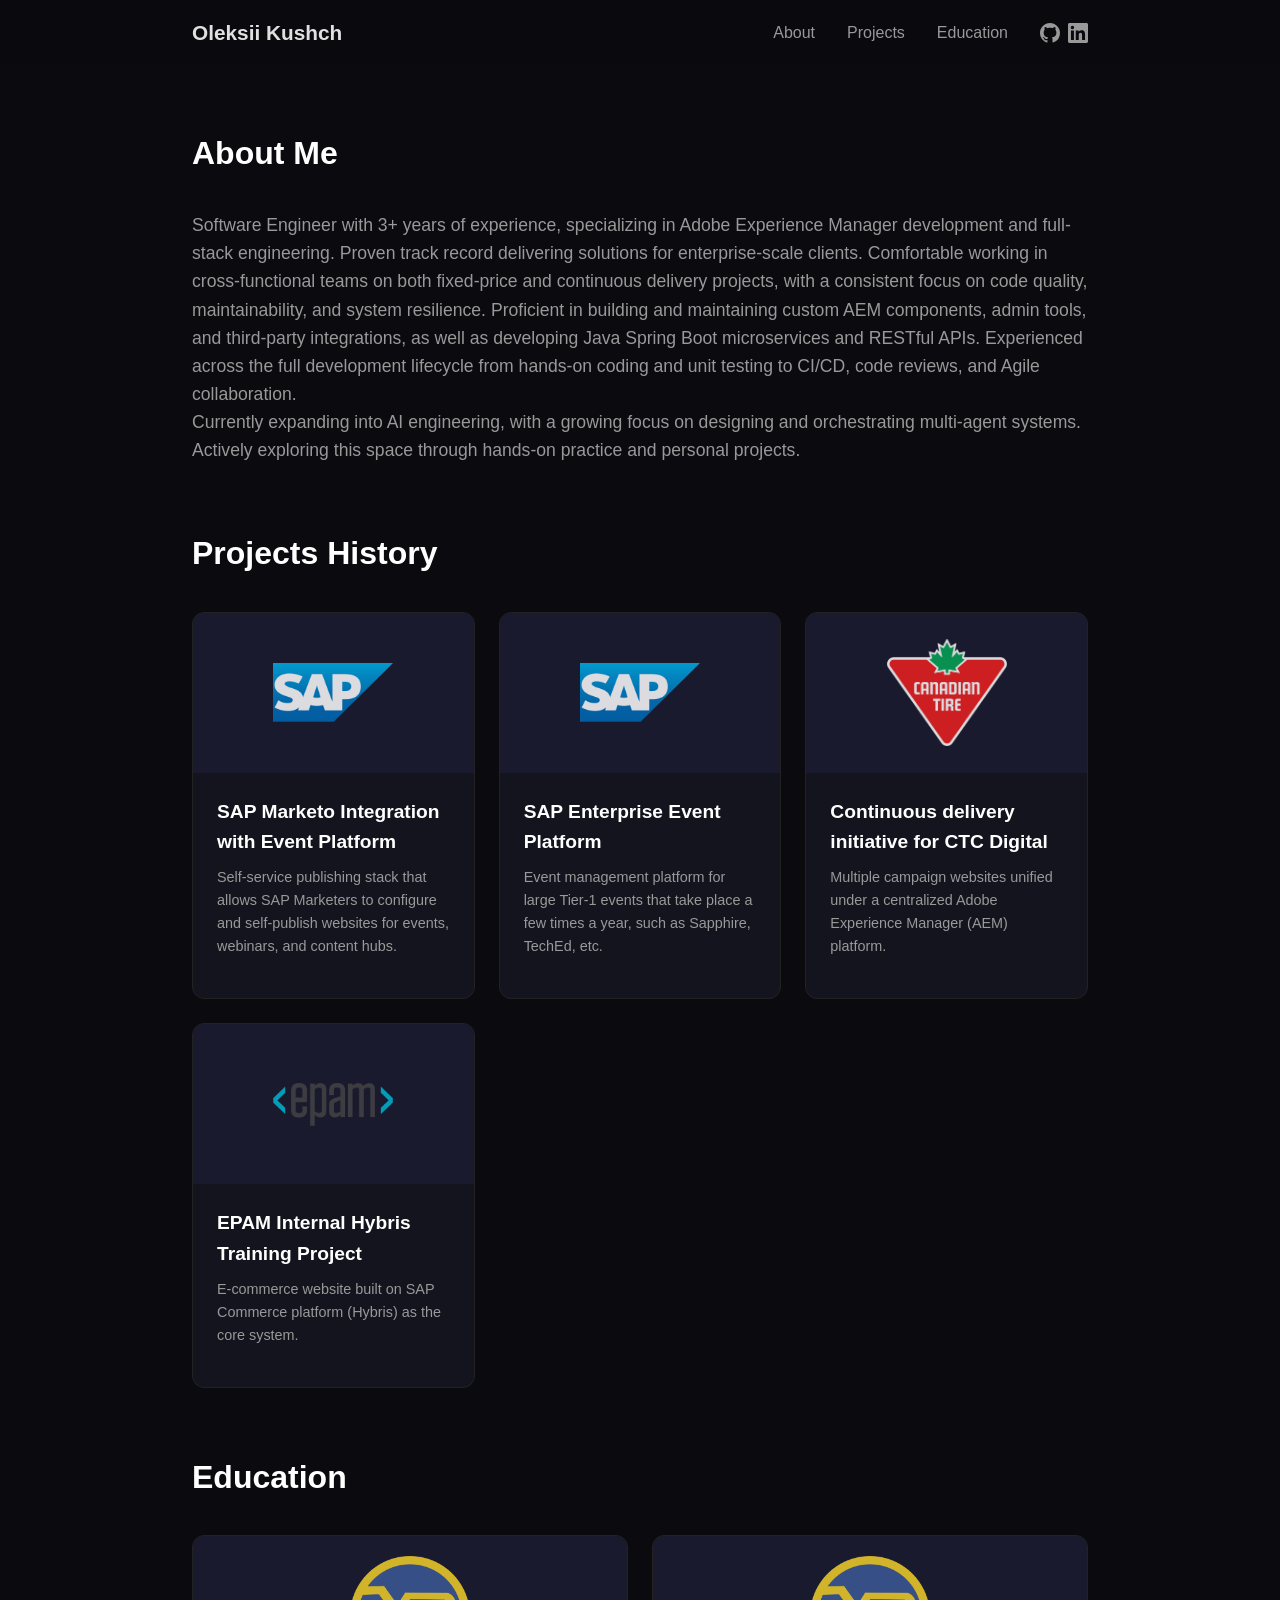
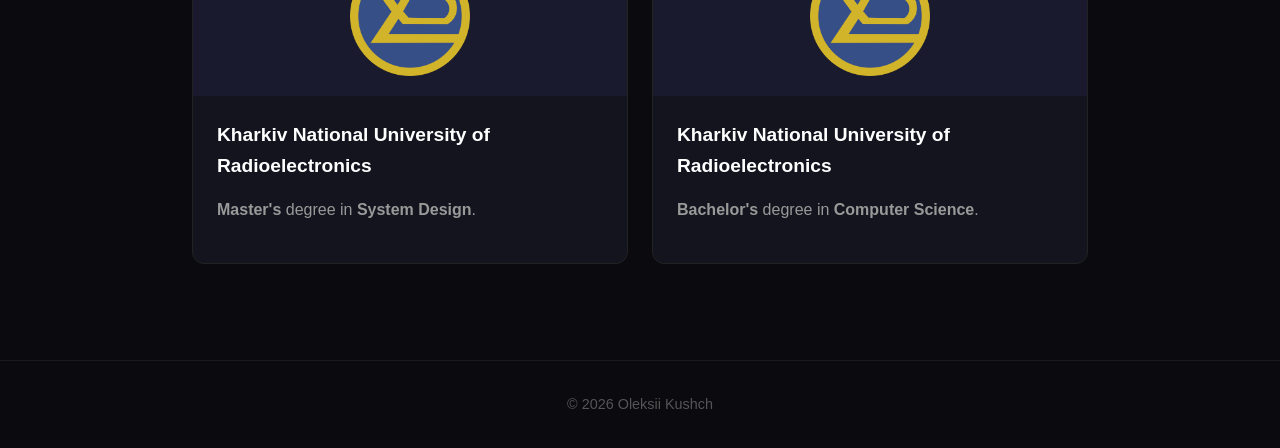
==== commit c84e4dcb: "My big update and add education section with all content." ====
--- a/index.html
+++ b/index.html
@@ -9,10 +9,11 @@
     <body>
         <header>
             <nav>
-                <a href="/" class="logo">OK</a>
+                <a href="/" class="logo">Oleksii Kushch</a>
                 <ul>
                     <li><a href="#about">About</a></li>
                     <li><a href="#projects">Projects</a></li>
+                    <li><a href="#education">Education</a></li>
                     <li class="nav-icons">
                         <a
                             href="https://github.com/OleksiiKushch"
@@ -43,12 +44,6 @@
             </nav>
         </header>
 
-        <section class="hero">
-            <h1>Hi, I'm <span class="accent">Oleksii Kushch</span></h1>
-            <p class="subtitle">Software Engineer</p>
-            <p class="tagline">Building things that matter.</p>
-        </section>
-
         <section id="about">
             <h2>About Me</h2>
             <p>
@@ -59,9 +54,12 @@
                 and system resilience. Proficient in building and maintaining custom AEM components, admin
                 tools, and third-party integrations, as well as developing Java Spring Boot microservices and
                 RESTful APIs. Experienced across the full development lifecycle from hands-on coding and unit
-                testing to CI/CD, code reviews, and Agile collaboration. Currently expanding into AI
-                engineering, with a growing focus on designing and orchestrating multi-agent systems. Actively
-                exploring this space through hands-on practice and personal projects.
+                testing to CI/CD, code reviews, and Agile collaboration.
+            </p>
+            <p>
+                Currently expanding into AI engineering, with a growing focus on designing and orchestrating
+                multi-agent systems. Actively exploring this space through hands-on practice and personal
+                projects.
             </p>
         </section>
 
@@ -113,8 +111,36 @@
                         <img src="images/epam.png" alt="EPAM" class="brand-icon" />
                     </div>
                     <div class="card-body">
-                        <h3>Hybris Training Project</h3>
+                        <h3>EPAM Internal Hybris Training Project</h3>
                         <p>E-commerce website built on SAP Commerce platform (Hybris) as the core system.</p>
+                    </div>
+                </a>
+            </div>
+        </section>
+
+        <section id="education">
+            <h2>Education</h2>
+            <div class="education-grid">
+                <a href="education/nure-master-system-design.html" class="education-card">
+                    <div class="card-image">
+                        <img src="images/nure.png" alt="NURE" class="brand-icon" />
+                    </div>
+                    <div class="card-body">
+                        <div class="card-header">
+                            <h3>Kharkiv National University of Radioelectronics</h3>
+                        </div>
+                        <p><strong>Master's</strong> degree in <strong>System Design</strong>.</p>
+                    </div>
+                </a>
+                <a href="education/nure-bachelor-computer-science.html" class="education-card">
+                    <div class="card-image">
+                        <img src="images/nure.png" alt="NURE" class="brand-icon" />
+                    </div>
+                    <div class="card-body">
+                        <div class="card-header">
+                            <h3>Kharkiv National University of Radioelectronics</h3>
+                        </div>
+                        <p><strong>Bachelor's</strong> degree in <strong>Computer Science</strong>.</p>
                     </div>
                 </a>
             </div>
--- a/css/style.css
+++ b/css/style.css
@@ -1,247 +1,300 @@
 * {
-  margin: 0;
-  padding: 0;
-  box-sizing: border-box;
+    margin: 0;
+    padding: 0;
+    box-sizing: border-box;
 }
 
 body {
-  font-family: -apple-system, BlinkMacSystemFont, "Segoe UI", Roboto, sans-serif;
-  line-height: 1.6;
-  color: #e0e0e0;
-  background: #0a0a0f;
-}
-
-a { color: #6c63ff; text-decoration: none; }
-a:hover { text-decoration: underline; }
+    font-family: -apple-system, BlinkMacSystemFont, 'Segoe UI', Roboto, sans-serif;
+    line-height: 1.6;
+    color: #e0e0e0;
+    background: #0a0a0f;
+}
+
+a {
+    color: #6c63ff;
+    text-decoration: none;
+}
+a:hover {
+    text-decoration: underline;
+}
 
 header {
-  position: fixed;
-  top: 0;
-  width: 100%;
-  background: rgba(10, 10, 15, 0.9);
-  backdrop-filter: blur(8px);
-  z-index: 100;
+    position: fixed;
+    top: 0;
+    width: 100%;
+    background: rgba(10, 10, 15, 0.9);
+    backdrop-filter: blur(8px);
+    z-index: 100;
 }
 
 nav {
-  max-width: 960px;
-  margin: 0 auto;
-  padding: 1rem 2rem;
-  display: flex;
-  justify-content: space-between;
-  align-items: center;
+    max-width: 960px;
+    margin: 0 auto;
+    padding: 1rem 2rem;
+    display: flex;
+    justify-content: space-between;
+    align-items: center;
 }
 
 .logo {
-  font-weight: 700;
-  font-size: 1.3rem;
-  color: #e0e0e0;
+    font-weight: 700;
+    font-size: 1.3rem;
+    color: #e0e0e0;
 }
 
 nav ul {
-  list-style: none;
-  display: flex;
-  gap: 2rem;
-}
-
-nav a { color: #999; }
-nav a:hover { color: #fff; text-decoration: none; }
+    list-style: none;
+    display: flex;
+    gap: 2rem;
+}
+
+nav a {
+    color: #999;
+}
+nav a:hover {
+    color: #fff;
+    text-decoration: none;
+}
 
 section {
-  max-width: 960px;
-  margin: 0 auto;
-  padding: 6rem 2rem;
-}
-
-.hero {
-  padding-top: 10rem;
-  text-align: center;
-}
-
-.hero h1 {
-  font-size: 3rem;
-  margin-bottom: 0.5rem;
-}
-
-.accent { color: #6c63ff; }
-
-.subtitle {
-  font-size: 1.3rem;
-  color: #999;
-  margin-bottom: 0.5rem;
-}
-
-.tagline {
-  font-size: 1.1rem;
-  color: #666;
+    max-width: 960px;
+    margin: 0 auto;
+    padding: 2rem 2rem;
+}
+
+#about {
+    padding-top: 8rem;
+}
+
+#education {
+    padding-bottom: 6rem;
+}
+
+.education-grid {
+    display: grid;
+    grid-template-columns: repeat(auto-fill, minmax(420px, 1fr));
+    gap: 1.5rem;
+}
+
+.education-card {
+    background: #14141f;
+    border-radius: 12px;
+    overflow: hidden;
+    border: 1px solid #222;
+    color: #e0e0e0;
+    transition:
+        transform 0.2s,
+        border-color 0.2s;
+}
+
+.education-card:hover {
+    transform: translateY(-4px);
+    border-color: #6c63ff;
+    text-decoration: none;
+}
+
+.education-card .card-body {
+    padding: 1.5rem;
+}
+
+.card-header {
+    display: flex;
+    justify-content: space-between;
+    align-items: flex-start;
+    gap: 1rem;
+    margin-bottom: 0.5rem;
+}
+
+.education-card h3 {
+    font-size: 1.2rem;
+    margin-bottom: 0.25rem;
+    color: #fff;
+}
+
+.education-card .card-body p {
+    color: #999;
+    font-size: 1rem;
 }
 
 h2 {
-  font-size: 2rem;
-  margin-bottom: 2rem;
-  color: #fff;
+    font-size: 2rem;
+    margin-bottom: 2rem;
+    color: #fff;
 }
 
 .project-grid {
-  display: grid;
-  grid-template-columns: repeat(auto-fill, minmax(280px, 1fr));
-  gap: 1.5rem;
+    display: grid;
+    grid-template-columns: repeat(auto-fill, minmax(280px, 1fr));
+    gap: 1.5rem;
 }
 
 .project-card {
-  background: #14141f;
-  border-radius: 12px;
-  overflow: hidden;
-  border: 1px solid #222;
-  color: #e0e0e0;
-  transition: transform 0.2s, border-color 0.2s;
+    background: #14141f;
+    border-radius: 12px;
+    overflow: hidden;
+    border: 1px solid #222;
+    color: #e0e0e0;
+    transition:
+        transform 0.2s,
+        border-color 0.2s;
 }
 
 .project-card:hover {
-  transform: translateY(-4px);
-  border-color: #6c63ff;
-  text-decoration: none;
+    transform: translateY(-4px);
+    border-color: #6c63ff;
+    text-decoration: none;
 }
 
 .card-image {
-  height: 160px;
-  display: flex;
-  align-items: center;
-  justify-content: center;
-  background: #1a1a2e;
+    height: 160px;
+    display: flex;
+    align-items: center;
+    justify-content: center;
+    background: #1a1a2e;
 }
 
 .brand-icon {
-  width: 120px;
-  height: 120px;
-  object-fit: contain;
-  opacity: 0.85;
+    width: 120px;
+    height: 120px;
+    object-fit: contain;
+    opacity: 0.85;
 }
 
 .card-body {
-  padding: 1.5rem;
+    padding: 1.5rem;
 }
 
 .card-body h3 {
-  font-size: 1.2rem;
-  margin-bottom: 0.5rem;
-  color: #fff;
+    font-size: 1.2rem;
+    margin-bottom: 0.5rem;
+    color: #fff;
 }
 
 .card-body p {
-  color: #999;
-  font-size: 0.9rem;
-  margin-bottom: 1rem;
-}
-
-.tags {
-  display: flex;
-  flex-wrap: wrap;
-  gap: 0.5rem;
-}
-
-.tags span {
-  background: #1e1e2e;
-  color: #6c63ff;
-  padding: 0.25rem 0.75rem;
-  border-radius: 20px;
-  font-size: 0.8rem;
+    color: #999;
+    font-size: 0.9rem;
+    margin-bottom: 1rem;
 }
 
 #about p {
-  color: #999;
-  font-size: 1.1rem;
-  max-width: 650px;
+    color: #999;
+    font-size: 1.1rem;
 }
 
 .nav-icons {
-  display: flex;
-  align-items: center;
-  gap: 0.5rem;
+    display: flex;
+    align-items: center;
+    gap: 0.5rem;
 }
 
 .nav-icons a {
-  display: flex;
-  align-items: center;
-  color: #999;
-  transition: color 0.2s;
+    display: flex;
+    align-items: center;
+    color: #999;
+    transition: color 0.2s;
 }
 
 .nav-icons a:hover {
-  color: #fff;
+    color: #fff;
 }
 
 footer {
-  text-align: center;
-  padding: 2rem;
-  color: #555;
-  font-size: 0.9rem;
-  border-top: 1px solid #1a1a1a;
+    text-align: center;
+    padding: 2rem;
+    color: #555;
+    font-size: 0.9rem;
+    border-top: 1px solid #1a1a1a;
 }
 
 /* Project detail page */
+.project-detail {
+    padding-top: 8rem;
+    padding-bottom: 6rem;
+}
+
 .project-detail h1 {
-  font-size: 2.5rem;
-  margin-bottom: 1rem;
-  color: #fff;
+    font-size: 2.5rem;
+    margin-bottom: 1rem;
+    color: #fff;
 }
 
 .back-link {
-  display: inline-block;
-  margin-bottom: 2rem;
-  color: #999;
+    display: inline-block;
+    margin-bottom: 2rem;
+    color: #999;
 }
 
 .project-content h2 {
-  font-size: 1.5rem;
-  margin-top: 2rem;
-  margin-bottom: 1rem;
+    font-size: 1.5rem;
+    margin-top: 2rem;
+    margin-bottom: 1rem;
 }
 
 .project-content p,
 .project-content li {
-  color: #999;
+    color: #999;
 }
 
 .project-content ul {
-  padding-left: 1.5rem;
+    padding-left: 1.5rem;
 }
 
 .project-content li {
-  margin-bottom: 0.5rem;
-}
-
-.project-links {
-  margin-top: 3rem;
-  display: flex;
-  gap: 1rem;
-}
-
-.btn {
-  display: inline-block;
-  padding: 0.75rem 1.5rem;
-  background: #6c63ff;
-  color: #fff;
-  border-radius: 8px;
-  font-weight: 500;
-}
-
-.btn:hover {
-  background: #5a52e0;
-  text-decoration: none;
-}
-
-.btn-outline {
-  background: transparent;
-  border: 1px solid #6c63ff;
-  color: #6c63ff;
-}
-
-.btn-outline:hover {
-  background: #6c63ff;
-  color: #fff;
-}
-
-.project-meta {
-  margin-bottom: 2rem;
-}
+    margin-bottom: 0.5rem;
+}
+
+.education-details,
+.project-details {
+    background: #14141f;
+    border: 1px solid #222;
+    border-radius: 12px;
+    padding: 1.5rem 2rem;
+    margin-bottom: 2rem;
+}
+
+.education-details dl,
+.project-details dl {
+    display: grid;
+    grid-template-columns: auto 1fr;
+    gap: 0.5rem 1.5rem;
+}
+
+.education-details dt,
+.project-details dt {
+    color: #999;
+    font-weight: 500;
+    white-space: nowrap;
+}
+
+.education-details dd,
+.project-details dd {
+    color: #e0e0e0;
+    margin: 0;
+}
+
+.education-details dd a {
+    color: #6c63ff;
+    text-decoration: none;
+}
+.education-details dd a:hover {
+    text-decoration: underline;
+}
+
+.project-details dd a {
+    color: #6c63ff;
+    text-decoration: none;
+}
+.project-details dd a:hover {
+    text-decoration: underline;
+}
+
+.note {
+    background: #1a1a2e;
+    border-left: 3px solid #6c63ff;
+    padding: 0.75rem 1rem;
+    margin-bottom: 1.5rem;
+    color: #999;
+    font-size: 0.9rem;
+    border-radius: 0 8px 8px 0;
+}
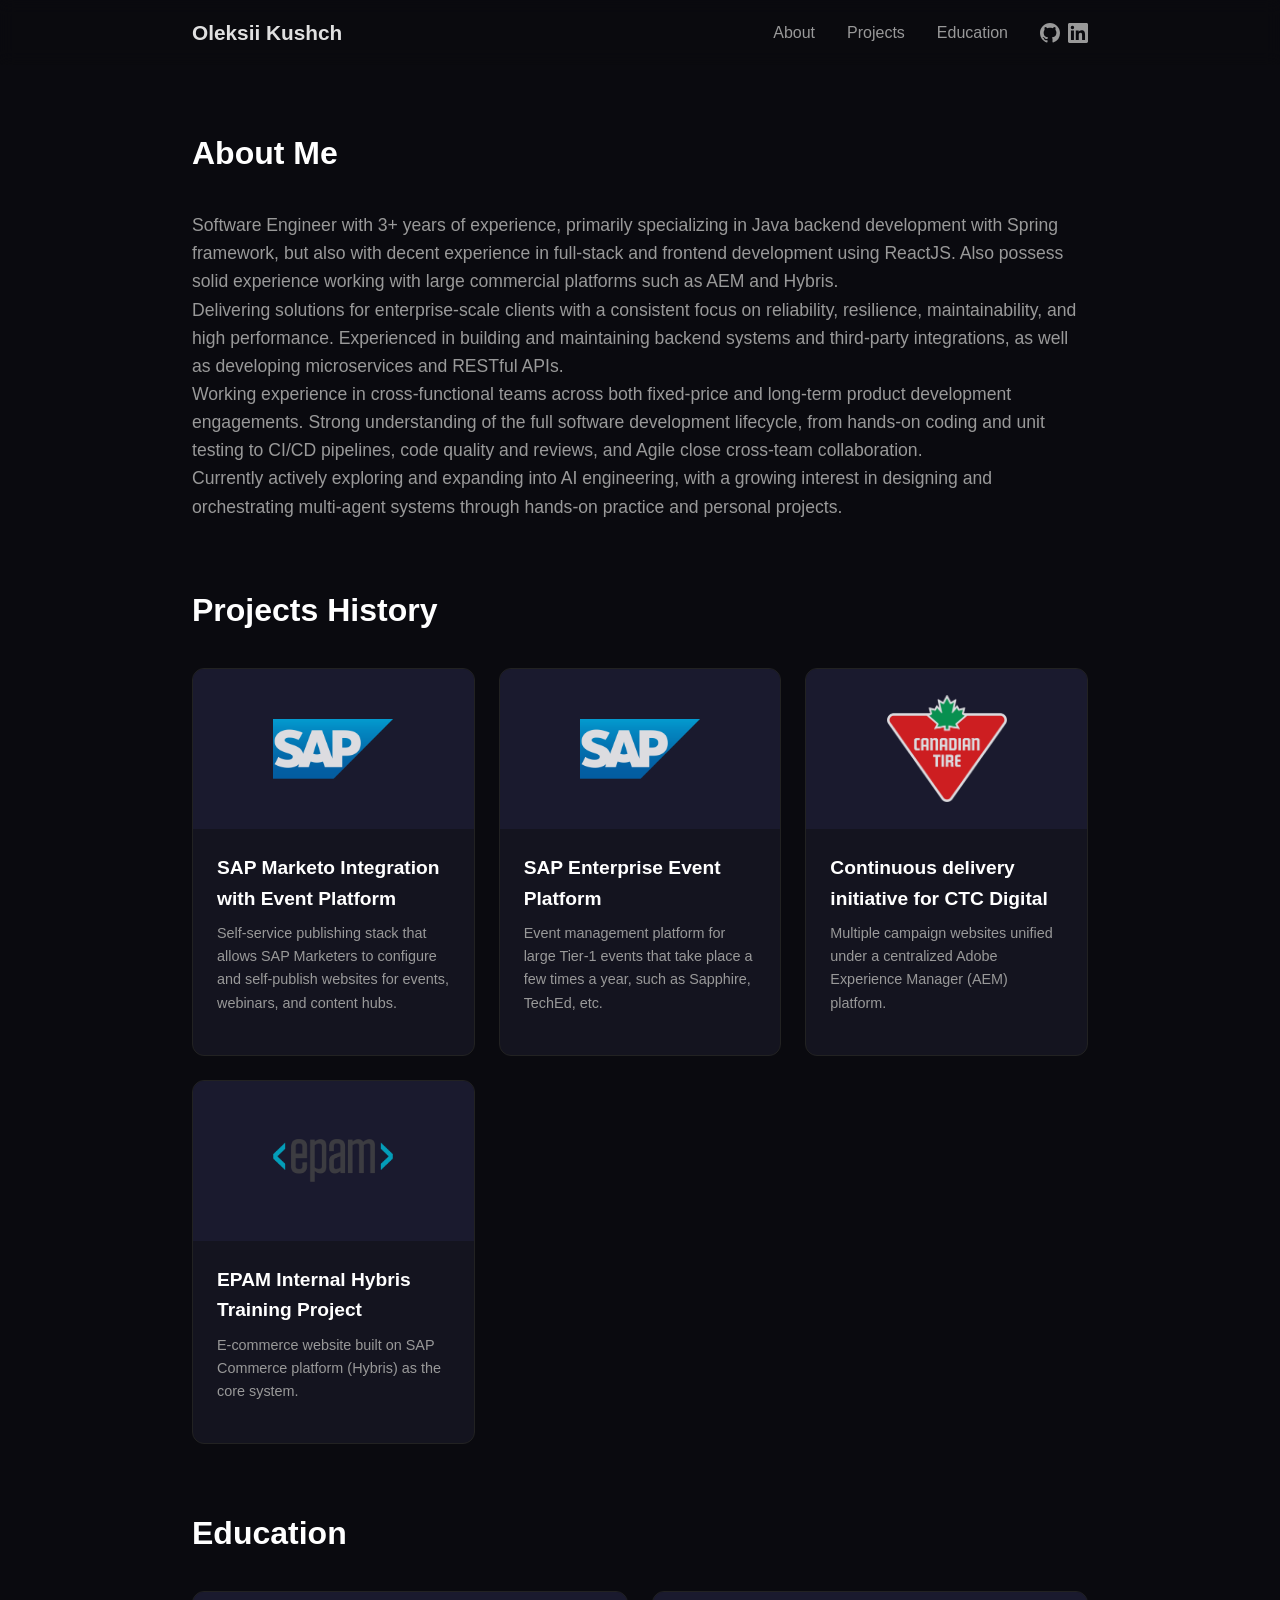
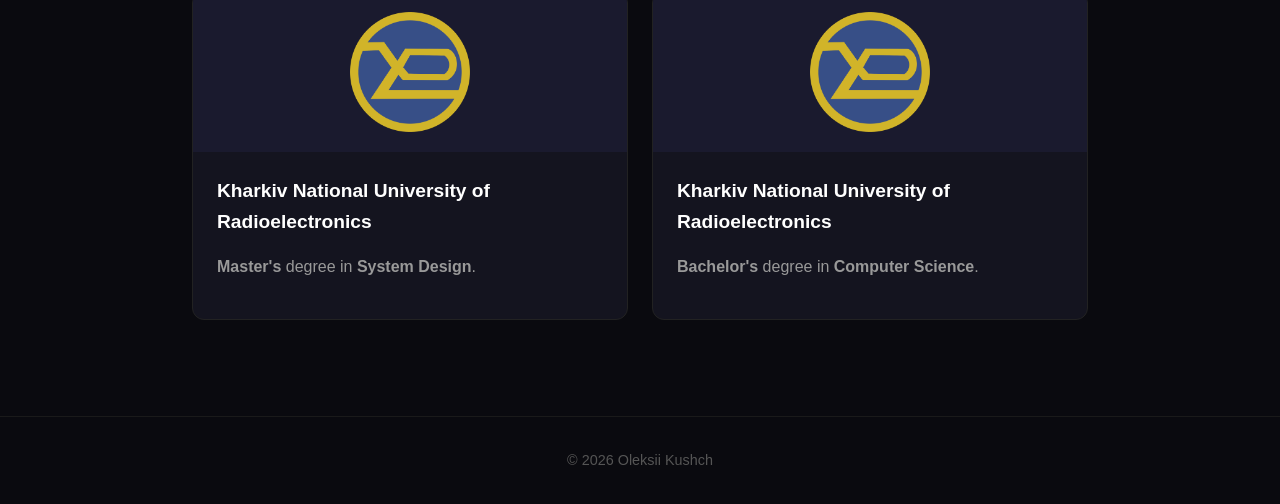
==== commit 220fcb91: "Update summary and some content in achievements for SAP-T1EV proj." ====
--- a/index.html
+++ b/index.html
@@ -47,18 +47,26 @@
         <section id="about">
             <h2>About Me</h2>
             <p>
-                Software Engineer with 3+ years of experience, specializing in Adobe Experience Manager
-                development and full-stack engineering. Proven track record delivering solutions for
-                enterprise-scale clients. Comfortable working in cross-functional teams on both fixed-price
-                and continuous delivery projects, with a consistent focus on code quality, maintainability,
-                and system resilience. Proficient in building and maintaining custom AEM components, admin
-                tools, and third-party integrations, as well as developing Java Spring Boot microservices and
-                RESTful APIs. Experienced across the full development lifecycle from hands-on coding and unit
-                testing to CI/CD, code reviews, and Agile collaboration.
+                Software Engineer with 3+ years of experience, primarily specializing in Java backend
+                development with Spring framework, but also with decent experience in full-stack and frontend
+                development using ReactJS. Also possess solid experience working with large commercial
+                platforms such as AEM and Hybris.
             </p>
             <p>
-                Currently expanding into AI engineering, with a growing focus on designing and orchestrating
-                multi-agent systems. Actively exploring this space through hands-on practice and personal
+                Delivering solutions for enterprise-scale clients with a consistent focus on reliability,
+                resilience, maintainability, and high performance. Experienced in building and maintaining
+                backend systems and third-party integrations, as well as developing microservices and RESTful
+                APIs.
+            </p>
+            <p>
+                Working experience in cross-functional teams across both fixed-price and long-term product
+                development engagements. Strong understanding of the full software development lifecycle, from
+                hands-on coding and unit testing to CI/CD pipelines, code quality and reviews, and Agile close
+                cross-team collaboration.
+            </p>
+            <p>
+                Currently actively exploring and expanding into AI engineering, with a growing interest in
+                designing and orchestrating multi-agent systems through hands-on practice and personal
                 projects.
             </p>
         </section>
